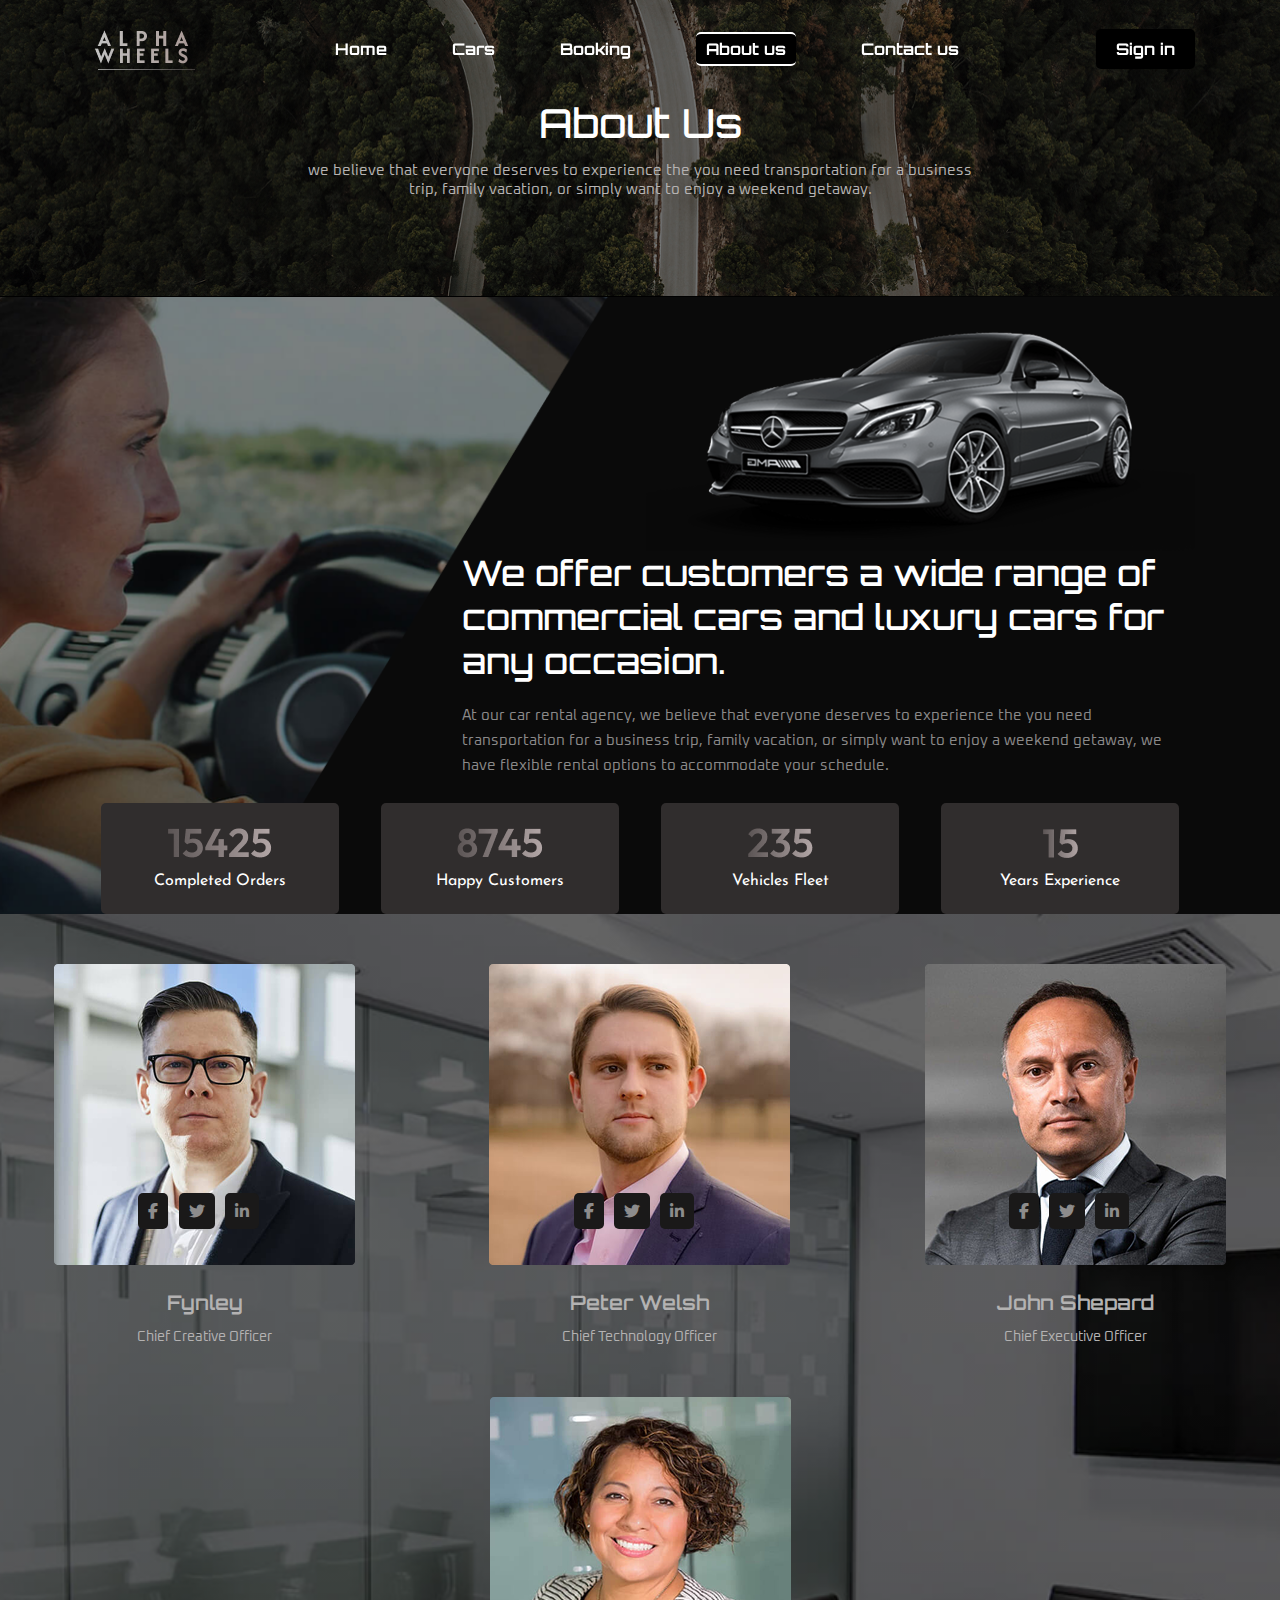
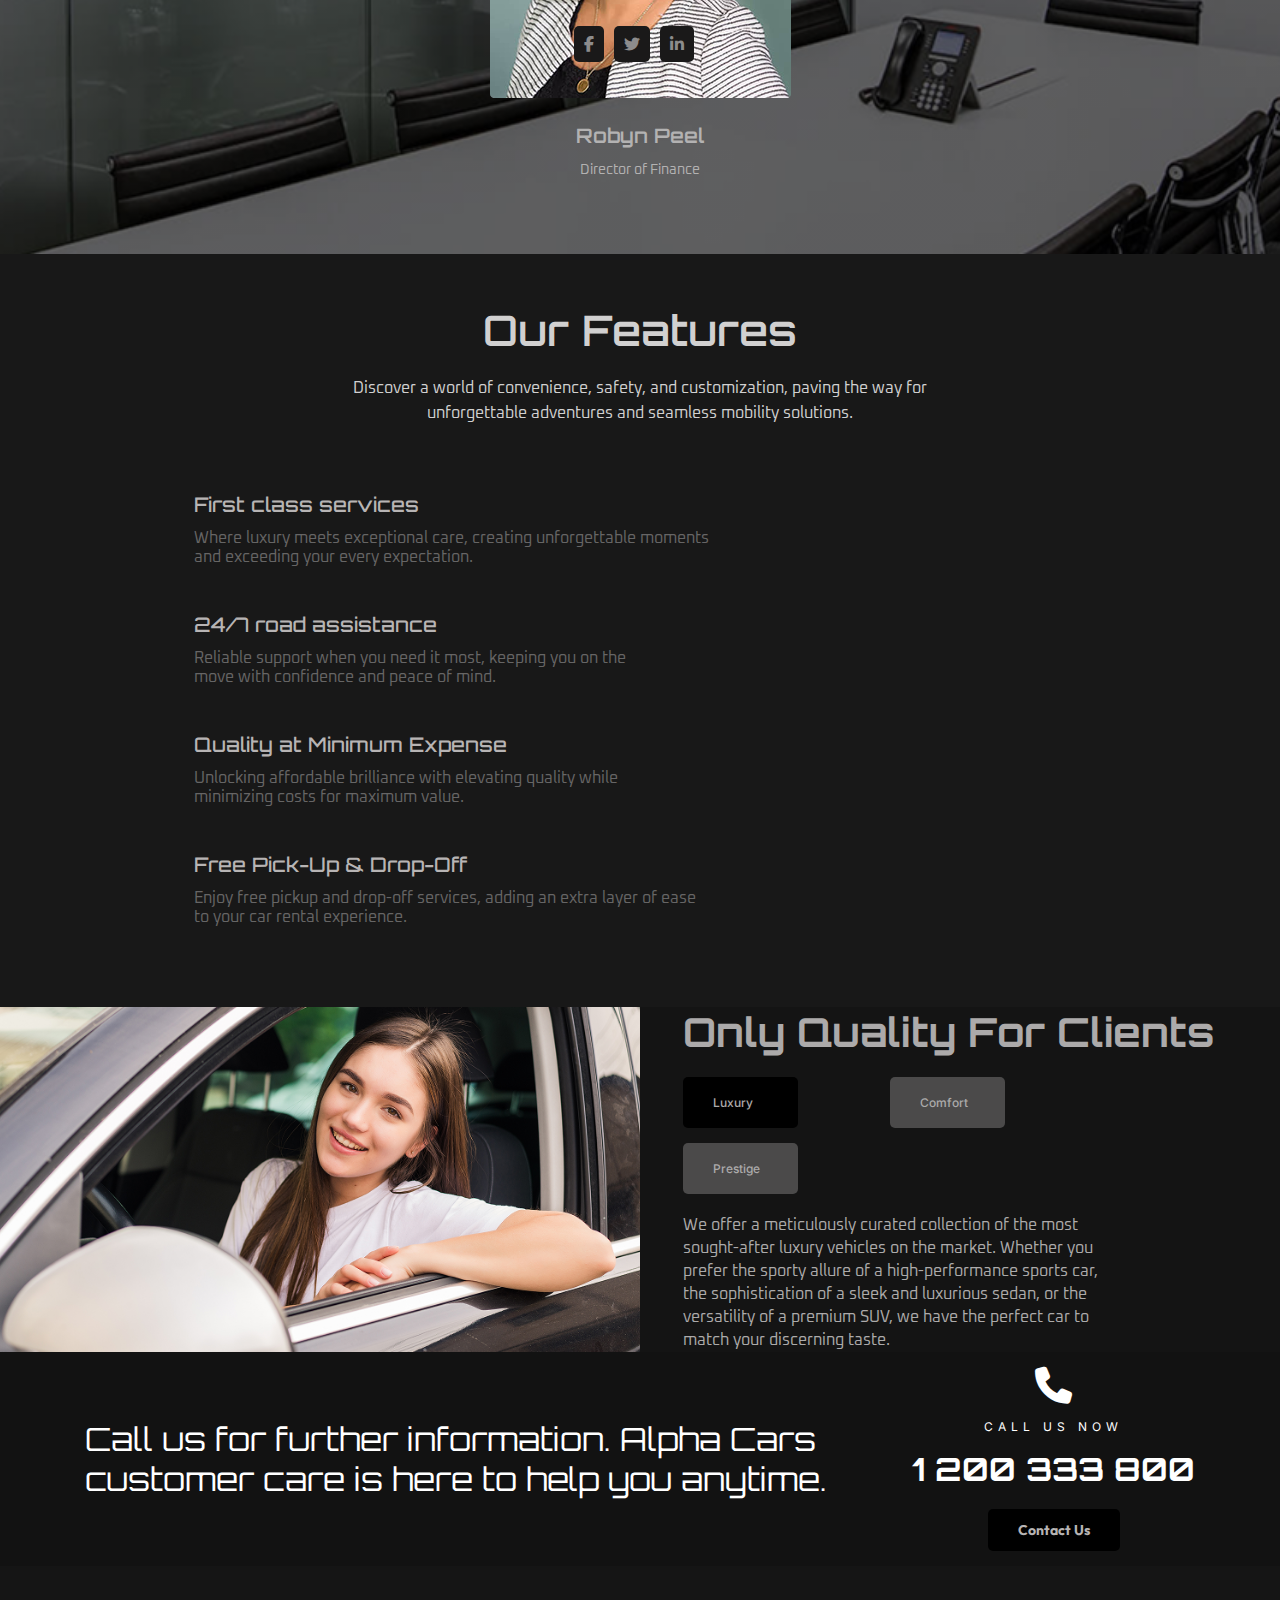
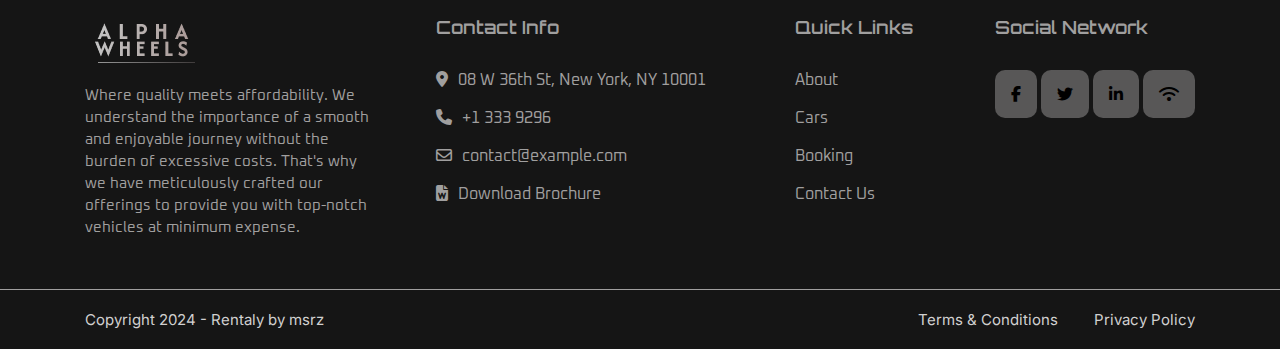
==== abt.html @ 40f96909 "first commit -17" ====
<!DOCTYPE html>
<html lang="en">
<head>
    <meta charset="UTF-8">
    <meta name="viewport" content="width=device-width, initial-scale=1.0">
<!--------------------------------------------------font awesome cdn---------------------------->
<link rel="stylesheet" href="https://cdnjs.cloudflare.com/ajax/libs/font-awesome/6.7.2/css/all.min.css" integrity="sha512-Evv84Mr4kqVGRNSgIGL/F/aIDqQb7xQ2vcrdIwxfjThSH8CSR7PBEakCr51Ck+w+/U6swU2Im1vVX0SVk9ABhg==" crossorigin="anonymous" referrerpolicy="no-referrer" />
<!---------------------------------------------------------aos link--------------------------------------->
<link href="https://unpkg.com/aos@2.3.1/dist/aos.css" rel="stylesheet">
<!---------------------------------------------------fav icon link---------------------------------->
<link rel="icon" type="image/x-icon" href="./img/fav.png">
<!----------------------------------------------css link---------------------------------->
<link rel="stylesheet" href="./css/abt.css">
<title>ABOUT US</title>
</head>
<body>
    <!--------------------------------------------header-------------------------------->
    <header>
        <nav class="navbar">
            <div class="container">
                <div class="nav-all">
                    <div class="nav-logo">
                        <a href="#"><figure><img src="./img/nav-logo.png" alt="#"></figure></a>
                    </div>
                    <div class="nav-menu">
                        <ul>
                            <li><a href="./index.html">Home</a></li>
                            <li><a href="./car.html">Cars</a></li>
                            <li><a href="#Booking">Booking</a></li>
                            <li><a href="#About us" class="active">About us</a></li>
                            <li><a href="#Contact us">Contact us</a></li>
                        </ul>
                    </div>
                    <div class="sign-in">
                        <a href="btn">Sign in</a>
                    </div>
                </div>
                <div class="toggler" id="toggler">
                    <i  class="fa-solid fa-angle-down"></i>
                </div>
            </div>
        </nav>
        <!-----------------------------------------------end navbar------------------------------------------->
    </header>
    <!--------------------------------------------------------------end header--------------------------------------------->
    <!--------------------------------------------------------------start main------------------------------------->
    <main>
        <!---------------------------------------------------------------start banner------------------------------->
        <section class="banner">
            <div class="container">
                <div class="row">
                    <div class="ban-all">
                        <h1>About Us</h1>
                        <p>we believe that everyone deserves to experience the you need transportation for a business trip, family vacation, or simply want to enjoy a weekend getaway.</p>
                    </div>
                </div>
            </div>
        </section>
        <!------------------------------------end banner------------------------------->
        <!------------------------------------------------start counting---------------------------->
        <section class="counting" id="About us">
            <div class="container">
                <div class="row">
                    <div class="counting-all">
                            <figure>
                                <img src="./img/counting-img.png" alt="#" data-aos="fade-right" data-aos-offset="300" data-aos-easing="ease-in-sine">
                            </figure>
                        <p>We offer customers a wide range of commercial cars and luxury cars for any occasion.</p>
                        <p>At our car rental agency, we believe that everyone deserves to experience the you need transportation for a business trip, family vacation, or simply want to enjoy a weekend getaway, we have flexible rental options to accommodate your schedule.</p>
                    </div>
                </div>
                <div class="counting-layout">
                    <div class="card">
                        <figure>
                            <img src="./img/c-card-1.png" alt="#">
                        </figure>
                        <p>Completed Orders</p>
                    </div>
                    <div class="card">
                        <figure>
                            <img src="./img/c-card-2.png" alt="#">
                        </figure>
                        <p>Happy Customers</p>
                    </div>
                    <div class="card">
                        <figure>
                            <img src="./img/c-card-3.png" alt="#">
                        </figure>
                        <p>Vehicles Fleet</p>
                    </div>
                    <div class="card">
                        <figure>
                            <img src="./img/c-card-4.png" alt="#">
                        </figure>
                        <p>Years Experience</p>
                    </div>

                </div>
            </div>
        </section>
        <!-----------------------------------------------end counting---------------------------------------->
        <!------------------------------------------start directors------------------------------------>
        <section class="directors section-padding">
            <div class="container">
                <div class="row">
                    <div class="directors-all">
                        
                        <div class="d-card">
                            <figure>
                                <img src="./img/d-1.png" alt="">
                                <figcaption>
                                    <i class="fa-brands fa-facebook-f"></i>
                                    <i class="fa-brands fa-twitter"></i>
                                    <i class="fa-brands fa-linkedin-in"></i>
                                </figcaption>
                            </figure>
                            <div class="d-content">
                                <p>Fynley</p>
                                <p>Chief Creative Officer</p>
                            </div>
                        </div>


                        <div class="d-card">
                            <figure>
                                <img src="./img/d-2.png" alt="">
                                <figcaption>
                                    <i class="fa-brands fa-facebook-f"></i>
                                    <i class="fa-brands fa-twitter"></i>
                                    <i class="fa-brands fa-linkedin-in"></i>
                                </figcaption>
                            </figure>
                            <div class="d-content">
                                <p>Peter Welsh</p>
                                <p>Chief Technology Officer</p>
                            </div>
                        </div>


                        <div class="d-card">
                            <figure>
                                <img src="./img/d-3.png" alt="">
                                <figcaption>
                                    <i class="fa-brands fa-facebook-f"></i>
                                    <i class="fa-brands fa-twitter"></i>
                                    <i class="fa-brands fa-linkedin-in"></i>
                                </figcaption>
                            </figure>
                            <div class="d-content">
                                <p>John Shepard</p>
                                <p>Chief Executive Officer</p>
                            </div>
                        </div>


                        <div class="d-card">
                            <figure>
                                <img src="./img/d-4.png" alt="">
                                <figcaption>
                                    <i class="fa-brands fa-facebook-f"></i>
                                    <i class="fa-brands fa-twitter"></i>
                                    <i class="fa-brands fa-linkedin-in"></i>
                                </figcaption>
                            </figure>
                            <div class="d-content">
                                <p>Robyn Peel</p>
                                <p>Director of Finance</p>
                            </div>
                        </div>

                    </div>
                </div>
            </div>
        </section>
        <!------------------------------------------end directors-------------------------------------------->
        <section class="our-features section-padding" id="About us">
            <div class="container">
                <div class="row">
                    <div class="heading">
                        <h2>Our Features</h2>
                        <p>Discover a world of convenience, safety, and customization, paving the way for
                            unforgettable adventures and seamless mobility solutions.</p>
                    </div>
                </div>
                    <div class="feature-all">
                        <div class="part-1">
                            <div class="f-card">
                                <figure>
                                    <img src="./img/f-1.png" alt="#" data-aos="zoom-in">
                                </figure>
                                <div class="f-content">
                                    <p>First class services</p>
                                    <p>Where luxury meets exceptional care, creating unforgettable moments and exceeding your every expectation.</p>
                                </div>
                            </div>

                            <div class="f-card">
                                <figure>
                                    <img src="./img/f-2.png" alt="#" data-aos="zoom-in">
                                </figure>
                                <div class="f-content">
                                    <p>24/7 road assistance</p>
                                    <p>Reliable support when you need it most, keeping you on the move with confidence and peace of mind.</p>
                                </div>
                            </div>


                            <div class="f-card">
                                <figure>
                                    <img src="./img/f-3.png" alt="#" data-aos="zoom-in">
                                </figure>
                                <div class="f-content">
                                    <p>Quality at Minimum Expense</p>
                                    <p>Unlocking affordable brilliance with elevating quality while minimizing costs for maximum value.</p>
                                </div>
                            </div>

                            <div class="f-card">
                                <figure>
                                    <img src="./img/f-4.png" alt="#" data-aos="zoom-in">
                                </figure>
                                <div class="f-content">
                                    <p>Free Pick-Up & Drop-Off</p>
                                    <p>Enjoy free pickup and drop-off services, adding an extra layer of ease to your car rental experience.</p>
                                </div>
                            </div>
                        </div>

                        <div class="part-2">
                            <figure >
                                <img src="./img/f-main.png" alt="#" data-aos="fade-down">
                            </figure>
                        </div>
                    </div>
            </div>
        </section>
        <!------------------------------------------end features--------------------->
        <!---------------------------------------start client-------------------------------->
        <section class="client">
            <div class="client-all">
                <figure>
                    <img src="./img/client.png" alt="#">
                </figure>
                <div class="c-content">
                    <h2>Only Quality For Clients</h2>
                    <div class="content-box">
                        <p>Luxury</p>
                        <p>Comfort</p>
                        <p>Prestige</p>
                    </div>
                    <samp>
                        We offer a meticulously curated collection of the most sought-after
                        luxury vehicles on the market. Whether you prefer the sporty allure of
                        a high-performance sports car, the sophistication of a sleek and
                        luxurious sedan, or the versatility of a premium SUV, we have the
                        perfect car to match your discerning taste.
                    </samp>
                </div>
            </div>
            <div class="container">
                <div class="contact-all">
                    <samp>Call us for further information. Alpha Cars customer care is here to help you anytime.</samp>
                    <div class="number">
                        <i class="fa-solid fa-phone"></i>
                        <p>CALL US NOW</p>
                        <p>1 200 333 800</p>
                        <a href="#">Contact Us</a>
                    </div>
                </div>
            </div>
        </section>
        <!------------------------------------------------------end client---------------------------------------->
    </main>
    <!--------------------------------------------------------end main----------------------------------------->
    <footer>
        <div class="top-footer section-padding" id="Contact us">
            <div class="container">
                <div class="ftr-all">
                    <div class="ftr-box">
                        <a href="./index.html"><img src="./img/nav-logo.png" alt="#"></a>
                        <p>Where quality meets affordability. We
                            understand the importance of a smooth
                            and enjoyable journey without the burden
                            of excessive costs. That's why we have
                            meticulously crafted our offerings to
                            provide you with top-notch vehicles at
                            minimum expense.</p>
                    </div>

                    <div class="ftr-box">
                        <p>Contact Info</p>
                        <a href="#"><i class="fa-solid fa-location-dot"></i>08 W 36th St, New York, NY 10001</a>
                        <a href="#"><i class="fa-solid fa-phone"></i>+1 333 9296</a>
                        <a href="#"><i class="fa-regular fa-envelope"></i>contact@example.com</a>
                        <a href="#"><i class="fa-solid fa-file-word"></i>Download Brochure</a>
                    </div>

                    <div class="ftr-box">
                        <p>Quick Links</p>
                        <ul>
                            <li><a href="#">About</a></li>
                            <li><a href="#">Cars</a></li>
                            <li><a href="#">Booking</a></li>
                            <li><a href="#">Contact Us</a></li>
                        </ul>
                    </div>

                    <div class="ftr-box">
                        <p>Social Network</p>
                        <div class="ftr-icon">
                            <i class="fa-brands fa-facebook-f"></i>
                            <i class="fa-brands fa-twitter"></i>
                            <i class="fa-brands fa-linkedin-in"></i>
                            <i class="fa-solid fa-wifi"></i>
                        </div>
                    </div>
                </div>
            </div>
        </div>
        <div class="bottom-ftr">
            <div class="container">
                <p>Copyright 2024 - Rentaly by msrz</p>
                <div class="right">
                    <p>Terms & Conditions</p>
                    <p>Privacy Policy</p>
                </div>
                
            </div>
        </div>

     </footer>
     <!------------------------------------------------------end footer------------------------------>



































     <!--------------------------------------------------------my js link---------------------------------------------->
<script src="./js/script.js"></script>
<!----------------------------------------------------aos js-------------------------------->

<script src="https://unpkg.com/aos@2.3.1/dist/aos.js"></script>
<script>
   AOS.init();
 </script>
</body>
</html>
---- css/abt.css ----
@import url('https://fonts.googleapis.com/css2?family=Orbitron:wght@400..900&display=swap');
@import url('https://fonts.googleapis.com/css2?family=Inter:ital,opsz,wght@0,14..32,100..900;1,14..32,100..900&family=Orbitron:wght@400..900&display=swap');
@import url('https://fonts.googleapis.com/css2?family=Oxanium:wght@200..800&display=swap');
@import url('https://fonts.googleapis.com/css2?family=Josefin+Sans:ital,wght@0,100..700;1,100..700&family=Oxanium:wght@200..800&display=swap');
@import url('https://fonts.googleapis.com/css2?family=Outfit:wght@100..900&display=swap');
*{
    padding: 0;
    margin: 0;
    box-sizing: border-box;
}
/*=============================================common class==========================================*/
.container{
    max-width: 1140px;
    margin: 0 auto;
    width: 100%;
    padding: 0px 15px;
}
.section-padding{
    padding: 50px 0px;
}
section,
.row{
    display: flex;
    justify-content: center;
    align-items: center;
    flex-direction: column;
}
ul{
    list-style: none;
}
a{
    text-decoration: none;
    display: inline-block;
}
.heading{
    text-align: center;
    display: flex;
    justify-content: center;
    align-items: center;
    flex-direction: column;
    color: #d1d0d0;
    width: 55%;
}
.heading h2{
    font-size: 42px;
    font-family: "Orbitron", serif;
    font-weight: 600;
    margin-bottom: 20px;
}
.heading p{
    font-size: 16px;
    font-family: "Oxanium", serif;
    line-height: 25px;
}
img{
    width: 100%;
    height: 100%;
    object-fit: cover;
    display: block;
}
/* figure{
    display: flex;
    justify-content: center;
    align-items: center;
} */
 /*==================================================navbar==============================================*/
.navbar{
    /* background-color: rgb(163, 163, 247); */
    padding: 23px 0px;
    position: fixed;
    z-index: 100;
    width: 100%;
}
.nav-all{
    display: flex;
    justify-content: space-between;
    align-items: center;
}
.nav-all .nav-menu ul{
    display: flex;
    justify-content: space-between;
    align-items: center;
    /* width: 100%; */
}
.nav-all .nav-menu ul li{
    padding: 0px  32.5px;
}
.nav-all .nav-menu ul li a{
    font-size: 16px;
    font-family: "Orbitron", serif;
    font-weight: bold;
    color: #fff;
}
.active{
    border-radius: 5px;
    background-color: #000;
    border-top: 2px solid #FFFFFF;
    border-bottom: 2px solid #FFFFFF;
    padding: 5px 10px;
}
.nav-all .nav-menu ul li a:hover{
    border-radius: 5px;
    background-color: #000;
    border-top: 2px solid #FFFFFF;
    border-bottom: 2px solid #FFFFFF;
    padding: 5px 10px;
}
.nav-all .sign-in a{
    font-size: 16px;
    font-weight: bold;
    font-family: "Orbitron", serif;
    padding: 10px 20px;
    color: #fff;
    background-color: #000;
    border-radius: 5px;
}
.toggler{
    display: none;
  
}
.toggler i{
    margin: 0 auto;
    display: flex;
    justify-content: center;
    align-items: center;
    color: #fff;
}
.nav-all .sign-in a:hover{
    background-color: #000;
    /* border: .5px solid #FFFFFF; */
    border-top: 2px solid #FFFFFF;
    border-bottom: 2px solid #FFFFFF;
    rotate: 5deg;
}
/*=======================================================banner=========================================*/
.banner{
    background: linear-gradient(rgba(0,0,0,0.5),rgba(0,0,0,0.5)),url("../img/abt-banner.png");
    background-position: center;
    background-size: 100% 100%;
    background-repeat: no-repeat;
    min-height: 296px;
    height: 100%;
}
.ban-all{
    text-align: center;
    width: 62%;
}
.ban-all h1{
    font-size: 40px;
    font-family: "Orbitron", serif;
    font-weight: 500;
    color: #FFFFFF;
    margin-bottom: 13px;
}
.ban-all p{
    font-size: 15px;
    font-family: "Oxanium", serif;
    font-weight: 400;
    color: #b6b3b3;
    line-height: 19px;
}
/*=======================================counting=========================================*/
.counting{
    background: url("../img/counting-bg.png");
    background-position: center;
    background-size: cover;
    background-color: #000;
}
.counting .container .row{
    display: flex;
    justify-content: center;
    align-items: flex-end;
}
.counting-all{
    display: flex;
    justify-content: flex-end;
    align-items: flex-end;
    flex-direction: column;
    /* border: 1px solid #fff; */
    width: 66%;
    padding: 25px 0px;
}
.counting-all p:nth-child(2){
    font-size: 35px;
    font-family: "Orbitron", serif;
    font-weight: 500;
    color: #FFFFFF;
    margin-bottom: 20px;
}
.counting-all p:nth-child(3){
    font-size: 15px;
    font-family: "Oxanium", serif;
    line-height: 25px;
    color: #8a8989;
}
.counting-layout{
    display: flex;
    justify-content: space-around;
    flex-wrap: wrap;
    gap: 10px;
}
.counting-layout .card{
    background-color: #302D2D;
    text-align: center;
    display: flex;
    justify-content: center;
    align-items: center;
    flex-direction: column;
    max-width: 238px;
    width: 100%;
    padding: 25px 50px;
    border-radius: 5px;
}
.counting-layout .card:hover{
    rotate: 360deg;
    transform: scaleZ(1.5);
    transition: all 0.5s ease;
}
.counting-layout .card p{
    font-size: 16px;
    font-family: "Josefin Sans", serif;
    margin-top: 15px;
    color: #FFFFFF;
}
/*=============================================directors========================================*/
.directors{
    background: linear-gradient(rgba(0,0,0,0.4),rgba(0,0,0,0.4)),url("../img/Board\ of\ directors.png");
    background-position: center;
    background-size: cover;
    background-repeat: no-repeat;
}
.directors .container{
    max-width: 1282px;
}
.directors .container .row{
    margin: 0 -15px;
}
.directors-all{
    display: flex;
    justify-content: space-around;
    align-items: center;
    flex-wrap: wrap;
    gap: 26px;
    width: 100%;
}
.d-card{
    max-width: 301px;
    width: 100%;
}
.d-card figure{
    position: relative;
}
.d-card figure figcaption{
    position: absolute;
    bottom: 12%;
    left: 28%;
    width: 40%;
    display: flex;
    justify-content: space-between;
}
.d-card figure figcaption i{
    padding: 10px;
    color: #8d8c8c;
    background-color: #1A1919;
    border-radius: 5px;
}
.d-card figure figcaption i:hover{
    /* border: 1px solid rgb(5, 252, 5); */
    color: rgb(5, 252, 5);
}
.d-content{
    text-align: center;
    color: #b3b2b2;
    padding: 25px 0px;
}
.d-content p:nth-child(1){
    font-size: 20px;
    font-family: "Orbitron", serif;
    margin-bottom: 13px;
    font-weight: 600;
}
.d-content p:nth-child(2){
    font-size: 14px;
    font-family: "Oxanium", serif;
    font-weight: 400;
}
/*====================================our features=========================================*/
.our-features {
    background-color: #181818;
}
.our-features .heading {
    width: 60%;
    padding-bottom: 36px;
}
.feature-all {
    display: flex;
    align-items: flex-start; 
    justify-content: space-between; 
    position: relative;
    padding: 30px 0px;
}
.feature-all .part-1 {
    color: #FFFFFF;
    width: 57%;
}
.feature-all .part-1 .f-card {
    display: flex;
    align-items: center;
    padding-bottom: 45px;
}
.feature-all .part-1 .f-card figure {
    width: 100%;
    max-width: 95px;
}
.feature-all .part-1 .f-card:nth-child(2) p:nth-child(2) {
    width: 89%;
}
.feature-all .part-1 .f-card:nth-child(3) p:nth-child(2) {
    width: 85%;
}
.feature-all .part-1 .f-card:nth-child(4) {
    padding-bottom: 0px; 
}
.feature-all .part-1 .f-card .f-content {
    padding-left: 14px;
}
.feature-all .part-1 .f-card .f-content p:nth-child(1) {
    font-size: 20px;
    font-family: "Orbitron", serif;
    font-weight: 500;
    color: #b7b4b4;
    margin-bottom: 12px;
}
.feature-all .part-1 .f-card .f-content p:nth-child(2) {
    font-size: 15.5px;
    font-family: "Oxanium", serif;
    color: #666565;
}
.feature-all .part-2 {
    position: relative; 
    display: flex;
    justify-content: center;
    align-items: center;
    width: 44%;
    margin-left: auto; 
    top: 100px;
}
/*=========================================client===========================================*/
.client{
    background-color: #121212;
}
.client-all{
    display: flex;
    justify-content: center;
    align-items: stretch;
}
.client-all figure{
    max-width: 800px;
    width: 50%;
}
.client-all .c-content{
    display: flex;
    justify-content: center;
    align-items: start;
    flex-direction: column;
    width: 50%;
    padding-left: 43px;
    color: #acaaaa;
    background-color: #141414;
    max-width: 800px;
    /* width: 100%; */
}
.client-all .c-content h2{
    font-size: 40px;
    font-family: "Orbitron", serif;
    margin-bottom: 20px;
}
.client-all .c-content samp{
    font-size: 16px;
    font-family: "Oxanium", serif;
    font-weight: 400;
    line-height: 23px;
    width: 70%;
}
.client-all .c-content .content-box{
    display: flex;
    justify-content: space-between;
    align-items: center;
    width: 54%;
    flex-wrap: wrap;
    /* max-width: 345px; */
    gap: 15px;
    margin-bottom: 20px;
}
.client-all .c-content .content-box p:nth-child(1){
    background-color: #000;
}
.client-all .c-content .content-box p{
    font-size: 12px;
    font-family: "Inter", serif;
    font-weight: 500;
    max-width: 115px;
    width: 100%;
    padding: 18px 30px;
    background-color: #4b4a4a;
    border-radius: 5px;
}
.client-all .c-content .content-box p:hover{
    border: 1px solid rgb(2, 250, 2);
    color: rgb(2, 250, 2);
}
.contact-all{
    color: #FFFFFF;
    display: flex;
    justify-content: space-between;
    align-items: center;
    padding: 15px 0px;
    width: 100%;
}
.contact-all samp{
    font-size: 32px;
    font-family: "Orbitron", serif;
    font-size: 400;
    width: 70%;
    display: inline-block;
}
.contact-all .number{
    text-align: center;
}
.contact-all .number i{
    font-size: 37px;
}
.contact-all .number p:nth-child(2){
    font-size: 12px;
    letter-spacing: 5px;
    font-family: "Inter", serif;
    font-weight: 400;
    margin: 15px 0px;
}
.contact-all .number p:nth-child(3){
    font-size: 32px;
    font-family: "Orbitron", serif;
    font-weight: bold;
    margin-bottom: 20px;
}
.contact-all .number a{
    padding: 12px 30px;
    font-size: 14px;
    font-family: "Outfit", serif;
    font-weight: bold;
    color: #b7b4b4;
    background-color: #000000;
    border-radius: 5px;
}
.contact-all .number a:hover{
    background-color: rgb(5, 252, 5);
    color: #000000;
}
/*======================================================footer=======================================================*/
footer{
    background-color: #151515;
}
.top-footer{
    border-bottom: 1px solid #a09f9f;
}
.ftr-all{
    display: flex;
    justify-content: space-between;
    width: 100%;
    gap: 20px;
    flex-wrap: wrap;
}
.ftr-box:nth-child(1){
    max-width: 287px;
    width: 100%;
}
.ftr-box:nth-child(2){
    max-width: 296px;
    width: 100%;
}
.ftr-box:nth-child(3){
    max-width: 136px;
    width: 100%;
}
.ftr-box p:nth-child(2){
    font-size: 15px;
    font-family: "Oxanium", serif;
    line-height: 22px;
    color: #a09f9f;
}
.ftr-box p:nth-child(1){
    font-size: 18px;
    font-family: "Orbitron", serif;
    font-weight: 600;
    color: #a09f9f;
    padding-bottom: 32px;
}
.ftr-box a{
    margin-bottom: 18px;
    font-size: 16px;
    font-family: "Oxanium", serif;
    color: #a09f9f;
}
.ftr-box a:hover{
    padding: 0px 10px;
    border-left: 1px solid rgb(4, 247, 4);
    border-right: 1px solid rgb(4, 247, 4);
    color: rgb(4, 247, 4);
}
.ftr-box a i{
    padding-right: 10px;
}
.ftr-box .ftr-icon{
    gap: 22px;
    width: 100%;
}
.ftr-box .ftr-icon i{
    padding: 16px;
    background-color: #585757;
    border-radius: 10px;
}
.ftr-box .ftr-icon i:hover{
    border: 1px solid rgb(7, 249, 7);
    color: rgb(9, 221, 9);
}
.bottom-ftr{
    color: #d1d0d0;
    padding: 20px 0px;
}
.bottom-ftr .container{
    display: flex;
    justify-content: space-between;
    align-items: center;
    font-size: 15px;
    font-family: "Inter", serif;
    font-weight: 400;
}
.bottom-ftr .container .right{
    display: flex;
    justify-content: space-between;
    align-items: center;
    width: 25%;
}





































/*================================================responsive 1400 , 1199 , 991 , 767 , 575 , 320 ============================================================*/
@media screen and (min-width:1400px) {
}









@media screen and (max-width:1199px) {
/*========================================navbar====================================*/
.navbar{
padding: 23px 30px;
}
.nav-all .nav-menu ul li{
padding: 0px  18px;
}
    
}







@media screen and (max-width:991px) {
/*===================================navbar==============================================*/
.navbar{
padding: 23px 20px;
}
.nav-all .nav-menu ul li{
padding: 0px  14px;
}
.nav-all .nav-menu ul li a{
font-size: 12px;
}
.nav-all .sign-in a{
font-size: 12px;
}
/*====================================counting===========================================*/
.counting-all p:nth-child(2){
font-size: 30px;
margin-bottom: 15px;
}
.counting-all p:nth-child(3){
font-size: 13px;
line-height: 20px;
}
/*=====================================directors==========================*/
.directors-all{
padding: 0px 10px;
}
/*==============================================client==================================*/
.client-all{
    display: flex;
    justify-content: center;
    align-items: center;
    flex-direction: column;
}
.client-all figure,
.client-all .c-content {
    width: 100%;
}
.client-all .c-content {
    padding-left: 20px;
    display: flex;
    justify-content: center;
    align-items: center;
    flex-direction: column;
    text-align: center;
    padding: 0px;
}


}




@media screen and (max-width:767px) {
/*=======================================navbar=======================================*/
.navbar{
padding: 15px 5px;
}
.nav-menu{
position: absolute;
top: 100%;
left: 0%;
width: 100%;
height: 80vh;
padding: 20px 0px;
background-color: rgba(6, 6, 6, 0.8);
display: none;
    
}
.nav-all .nav-menu ul{
display: flex;
flex-direction: column; 
margin-top: 10%;
top: 50%;
}
.nav-all .nav-menu ul li{
margin-bottom: 30px;
}
.nav-all .nav-menu ul li a{
font-size: 15px;
font-family: "Orbitron", serif;
font-weight: bold;
color: #fff;
}
.toggler{
display: block;
margin: 0 auto;
position: absolute;
top: 30%;
left: 46%;
width: 5%;
}
.toggler i{
/* border: 2px solid rgba(211, 211, 211, 0.2); */
border-radius: 50%;
padding: 10px;
/* background-color: #000; */
}
.nav-menu.showList{
display: block;
}
/*====================================================banner==================================*/
.ban-all h1{
font-size: 35px;
margin-bottom: 10px;
}
.ban-all p{
font-size: 14px;
line-height: 18px;
}
/*======================================counting==================================*/
.counting-all{
width: 70%;
padding: 20px 0px;
}
.counting-all p:nth-child(2){
font-size: 24px;
margin-bottom: 15px;
}
.counting-all p:nth-child(3){
font-size: 12px;
line-height: 20px;
}
.counting-layout .card{
/* max-width: 238px;
width: 100%; */
padding: 22px 40px;
border-radius: 5px;
}
/*========================================features========================================*/
.our-features .heading {
padding-bottom: 25px;
}
.our-features .heading h2{
font-size: 30px;
margin-bottom: 15px;
}
.feature-all {
display: flex;
flex-direction: column; 
justify-content: center;
align-items: center;
padding: 0px 20px;
     
}
.feature-all .part-1 {
width: 100%; 
}
.feature-all .part-1 .f-card {
padding-bottom: 30px;
}
.feature-all .part-1 .f-card:nth-child(2) p:nth-child(2) {
width: 100%;
}
.feature-all .part-1 .f-card:nth-child(3) p:nth-child(2) {
width: 100%;
}
.feature-all .part-1 .f-card figure {
width: 20%; 
margin-bottom: 10px;
}
.feature-all .part-2 {
width: 90%;
margin: 0;
padding-top: 20px;
top: 0;
} 
/*======================================client=========================*/
.client-all figure,
.client-all .c-content {
    width: 100%;
}
.client-all .c-content h2 {
    font-size: 32px;
}
.client-all .c-content samp {
    font-size: 14px;
    width: 100%;
}
.client-all .c-content{
    padding: 0 10px;
}
.client-all .c-content .content-box {
    width: 100%;
    justify-content: center;
}
.contact-all {
    flex-direction: column;
    text-align: center;
}
.contact-all samp {
    font-size: 24px;
    width: 100%;
}
}






@media screen and (max-width:575px) {
/*==============================navbar===================================*/
.navbar{
padding: 15px 5px;
}
.nav-all .nav-logo a figure{
width: 80%;
}
.nav-menu{
position: absolute;
top: 100%;
left: 0%;
width: 100%;
height: 100vh;
padding: 20px 0px;
background-color: rgba(6, 6, 6, 0.8);
display: none;
}
.nav-all .nav-menu ul{
display: flex;
flex-direction: column; 
margin-top: 15%;
top: 50%;
}
.nav-all .nav-menu ul li{
margin-bottom: 25px;
}
.nav-all .nav-menu ul li a{
font-size: 12px;
font-family: "Orbitron", serif;
font-weight: bold;
color: #fff;
}
.toggler{
display: block;
margin: 0 auto;
position: absolute;
top: 30%;
left: 45%;
width: 8%;
}
.toggler i{
border-radius: 50%;
padding: 5px;
}
.nav-menu.showList{
display: block;
}
/*====================================================banner==================================*/
.ban-all h1{
font-size: 30px;
margin-bottom: 10px;
}
.ban-all p{
font-size: 12px;
line-height: 15px;
}
/*=========================================counting=======================================*/
.counting-all{
    width: 75%;
}
.counting-all p:nth-child(2){
font-size: 22px;
}
.counting-all p:nth-child(3){
font-size: 12px;
line-height: 20px;
}
.counting-layout .card{
/* max-width: 238px;
width: 100%; */
padding: 15px 20px;
border-radius: 5px;
}
.counting-layout .card figure{
width: 35%;
}
.counting-layout .card:nth-child(3) figure{
width: 25%;
}
.counting-layout .card:nth-child(4) figure{
width: 16%;
}
.counting-layout .card p{
font-size: 14px;
}
/*==========================================features==========================================*/
.our-features{
padding: 30px 0px;
}
.our-features .heading{
width: 80%;
}
.our-features .heading h2{
font-size: 25px;
margin-bottom: 15px;
}
.our-features .heading p{
font-size: 14px;
}
.feature-all .part-1 .f-card {
display: flex;
justify-content: center;
align-items: center;
flex-direction: column;
text-align: center;
padding-bottom: 25px;
}
.feature-all .part-1 .f-card .f-content {
padding: 0;
}
.feature-all .part-2 {
padding-top: 25px;
margin: 0;
width: 80%;
}
/*===============================footer=======================================*/
.top-footer{
    padding: 30px 0px;
    }
    .ftr-all{
    display: flex;
    justify-content: center;
    align-items: center;
    flex-direction: column;
    }
    .ftr-box{
    max-width: 100%;
    text-align: center;
    /* width: 100%; */
    }
    .ftr-box p:nth-child(1){
    /* font-size: 18px; */
    padding-bottom: 25px;
    }
    .ftr-box a{
    margin-bottom: 15px;
    /* font-size: 16px; */
    }
    .bottom-ftr .container{
    font-size: 12px;
    }
    .bottom-ftr .container .right{
    display: flex;
    justify-content: space-between;
    align-items: center;
    width: 40%;
    }
    
}





@media screen and (max-width:320px) {
/*=========================================navbar==================================*/
.nav-all .nav-logo a figure{
width: 70%;
}
.nav-all .nav-menu ul li a{
font-size: 12px;
font-family: "Orbitron", serif;
font-weight: bold;
color: #fff;
}
.nav-all .sign-in a{
padding: 5px 10px;
}
.toggler{
display: block;
margin: 0 auto;
position: absolute;
top: 20%;
left: 45%;
width: 10%;
}
.toggler i{
/* border: 2px solid rgba(211, 211, 211, 0.2); */
border-radius: 50%;
padding: 5px;
/* background-color: #000; */
}
/*====================================================banner==================================*/
.ban-all h1{
font-size: 20px;
margin-bottom: 10px;
}
.ban-all p{
font-size: 10px;
line-height: 15px;
}
/*======================================counting==================================*/
.counting-all{
width: 85%;
padding: 20px 0px;
}
.counting-all p:nth-child(2){
font-size: 15px;
margin-bottom: 15px;
}
.counting-all p:nth-child(3){
font-size: 10px;
line-height: 15px;
}
.counting-layout .card{
max-width: 80%;
padding: 10px 20px;
border-radius: 5px;
}
/*=============================================features==========================================*/
.our-features{
padding: 20px 0px;
}
.feature-all{
padding: 0;
}
.our-features .heading h2{
font-size: 18px;
margin-bottom: 10px;
}
.our-features .heading p{
font-size: 12px;
line-height: 18px;
}
.feature-all .part-1 .f-card figure {
width: 25%;
}
.feature-all .part-1 .f-card .f-content p:nth-child(1){
font-size: 15px;
margin-bottom: 10px;
}
.feature-all .part-1 .f-card .f-content p:nth-child(2){
font-size: 12px;
}
.feature-all .part-2 {
width: 70%;
} 
/*===============================================footer==========================================================*/
.top-footer{
padding: 20px 0px;
}
.ftr-all{
display: flex;
justify-content: center;
align-items: center;
flex-direction: column;
}
.ftr-box{
max-width: 100%;
text-align: center;
/* width: 100%; */
}
.ftr-box p:nth-child(1){
/* font-size: 18px; */
padding-bottom: 18px;
}
.ftr-box p:nth-child(2){
font-size: 12px;
line-height: 20px;
}
.ftr-box a{
margin-bottom: 10px;
font-size: 12px;
}
.ftr-box .ftr-icon i{
padding: 10px
}
.bottom-ftr{
padding: 15px 0px;
}
.bottom-ftr .container{
display: flex;
flex-direction: column;
font-size: 12px;
}
.bottom-ftr .container .right{
display: flex;
justify-content: space-between;
align-items: center;
margin-top: 10px;
width: 100%;
}
}
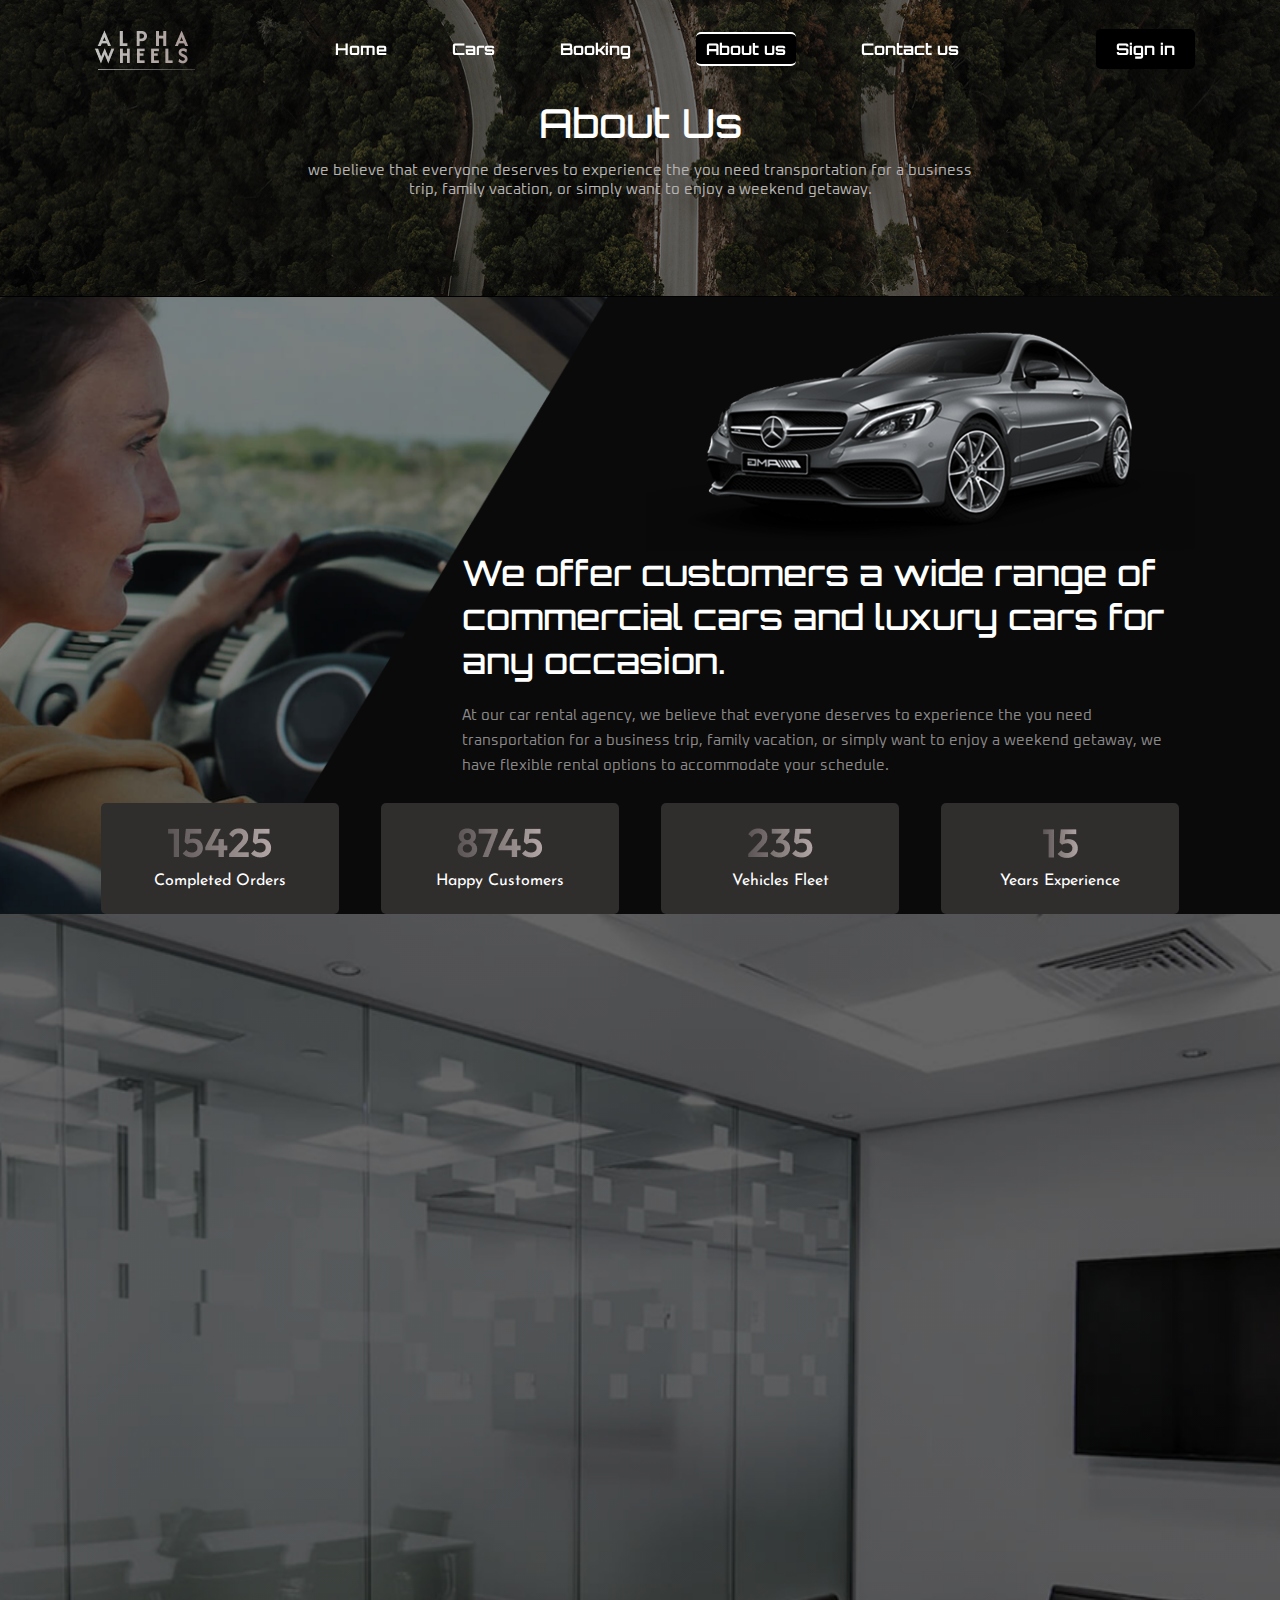
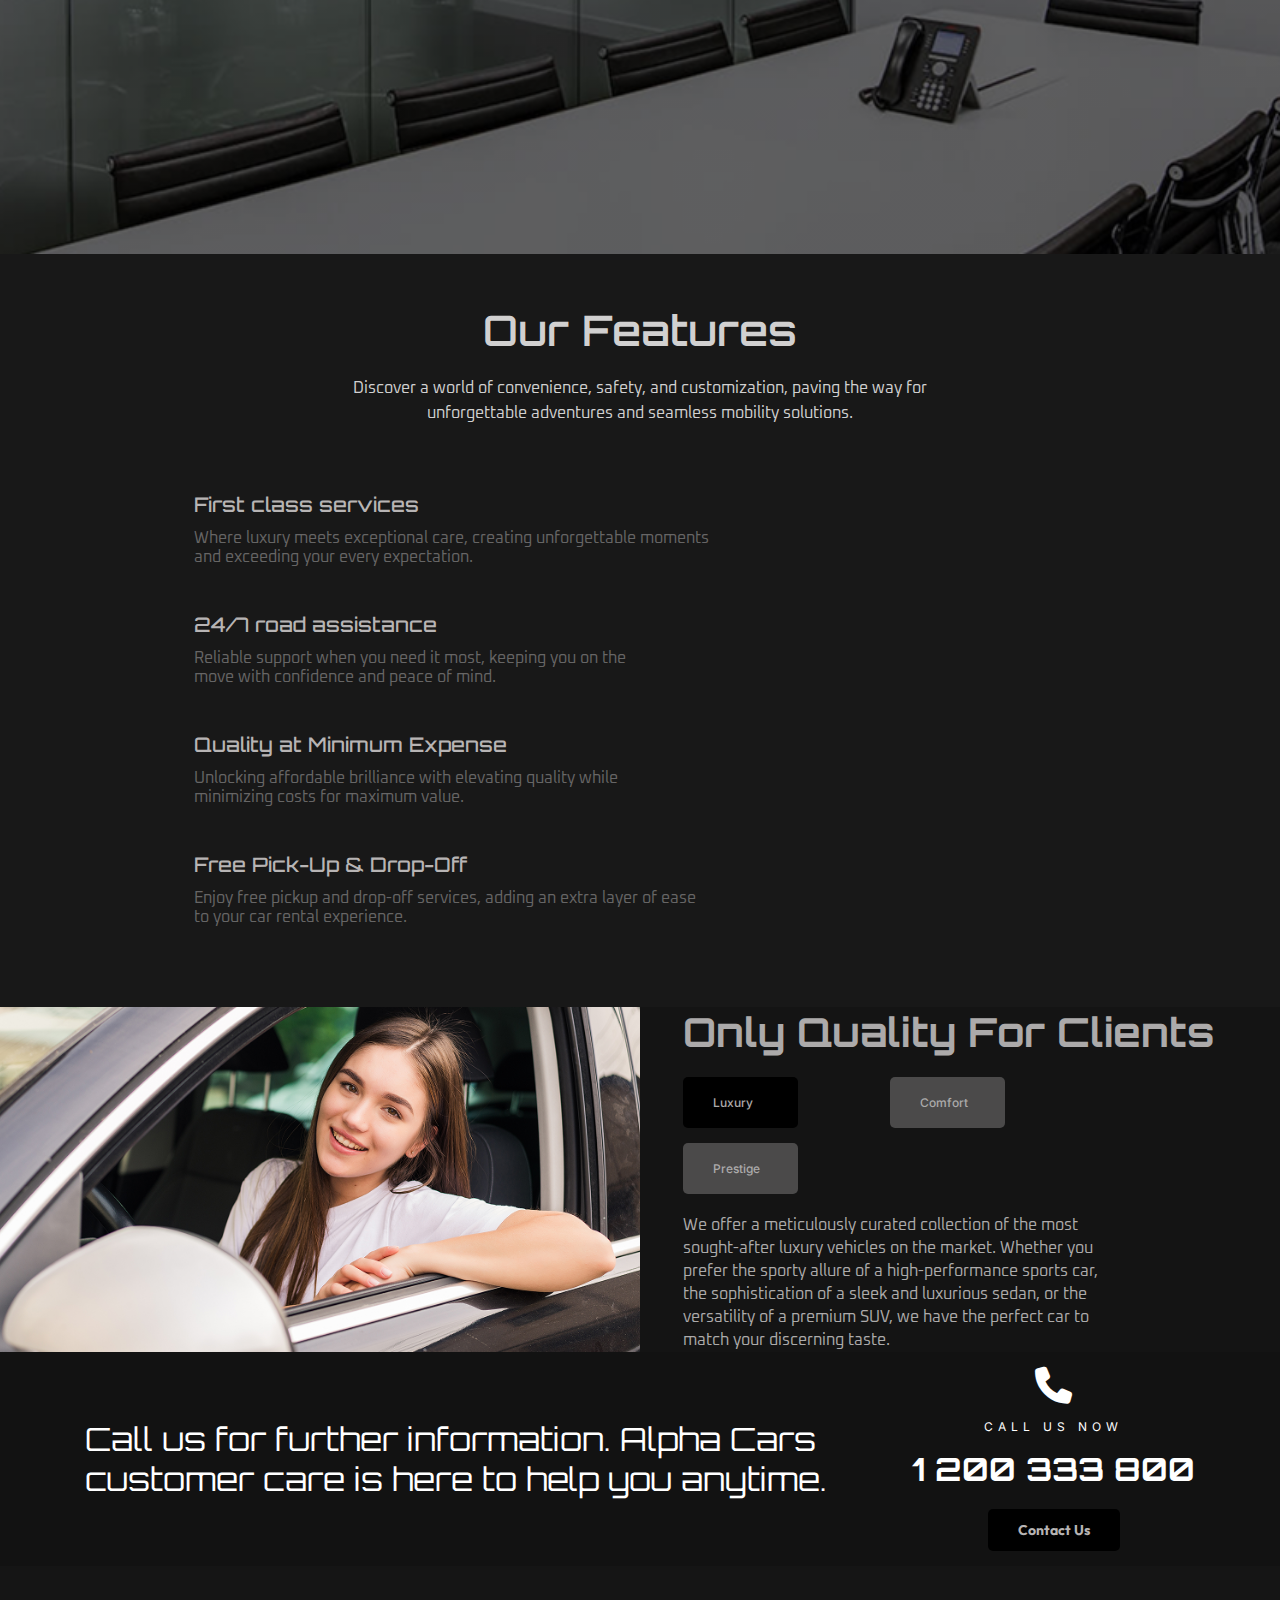
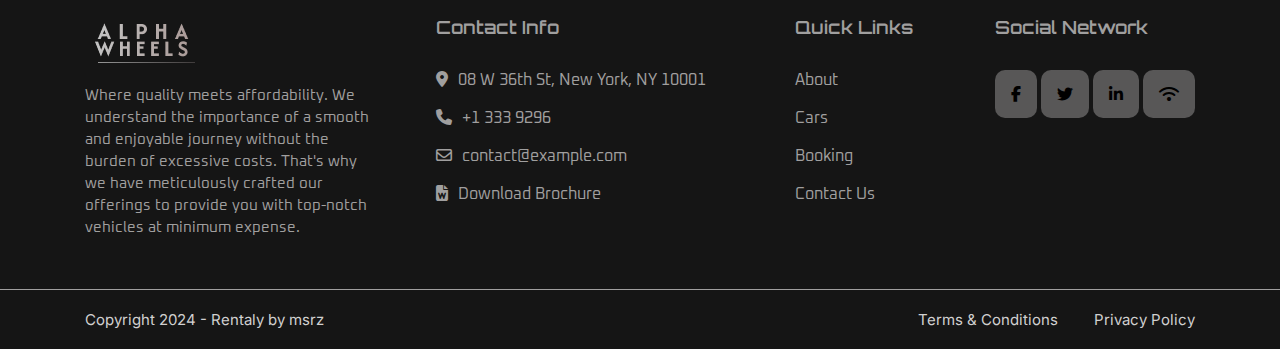
==== commit 15fa8545: "first commit -24" ====
--- a/abt.html
+++ b/abt.html
@@ -26,7 +26,7 @@
                         <ul>
                             <li><a href="./index.html">Home</a></li>
                             <li><a href="./car.html">Cars</a></li>
-                            <li><a href="#Booking">Booking</a></li>
+                            <li><a href="./booking.html">Booking</a></li>
                             <li><a href="#About us" class="active">About us</a></li>
                             <li><a href="#Contact us">Contact us</a></li>
                         </ul>
@@ -105,7 +105,8 @@
                 <div class="row">
                     <div class="directors-all">
                         
-                        <div class="d-card">
+                        <div class="d-card" data-aos="fade-up"
+                        data-aos-duration="3000">
                             <figure>
                                 <img src="./img/d-1.png" alt="">
                                 <figcaption>
@@ -121,7 +122,8 @@
                         </div>
 
 
-                        <div class="d-card">
+                        <div class="d-card" data-aos="fade-up"
+                        data-aos-duration="3000">
                             <figure>
                                 <img src="./img/d-2.png" alt="">
                                 <figcaption>
@@ -137,7 +139,9 @@
                         </div>
 
 
-                        <div class="d-card">
+                        <div class="d-card"  data-aos="fade-down"
+                        data-aos-easing="linear"
+                        data-aos-duration="1500">
                             <figure>
                                 <img src="./img/d-3.png" alt="">
                                 <figcaption>
@@ -153,7 +157,9 @@
                         </div>
 
 
-                        <div class="d-card">
+                        <div class="d-card"  data-aos="fade-down"
+                        data-aos-easing="linear"
+                        data-aos-duration="1500">
                             <figure>
                                 <img src="./img/d-4.png" alt="">
                                 <figcaption>
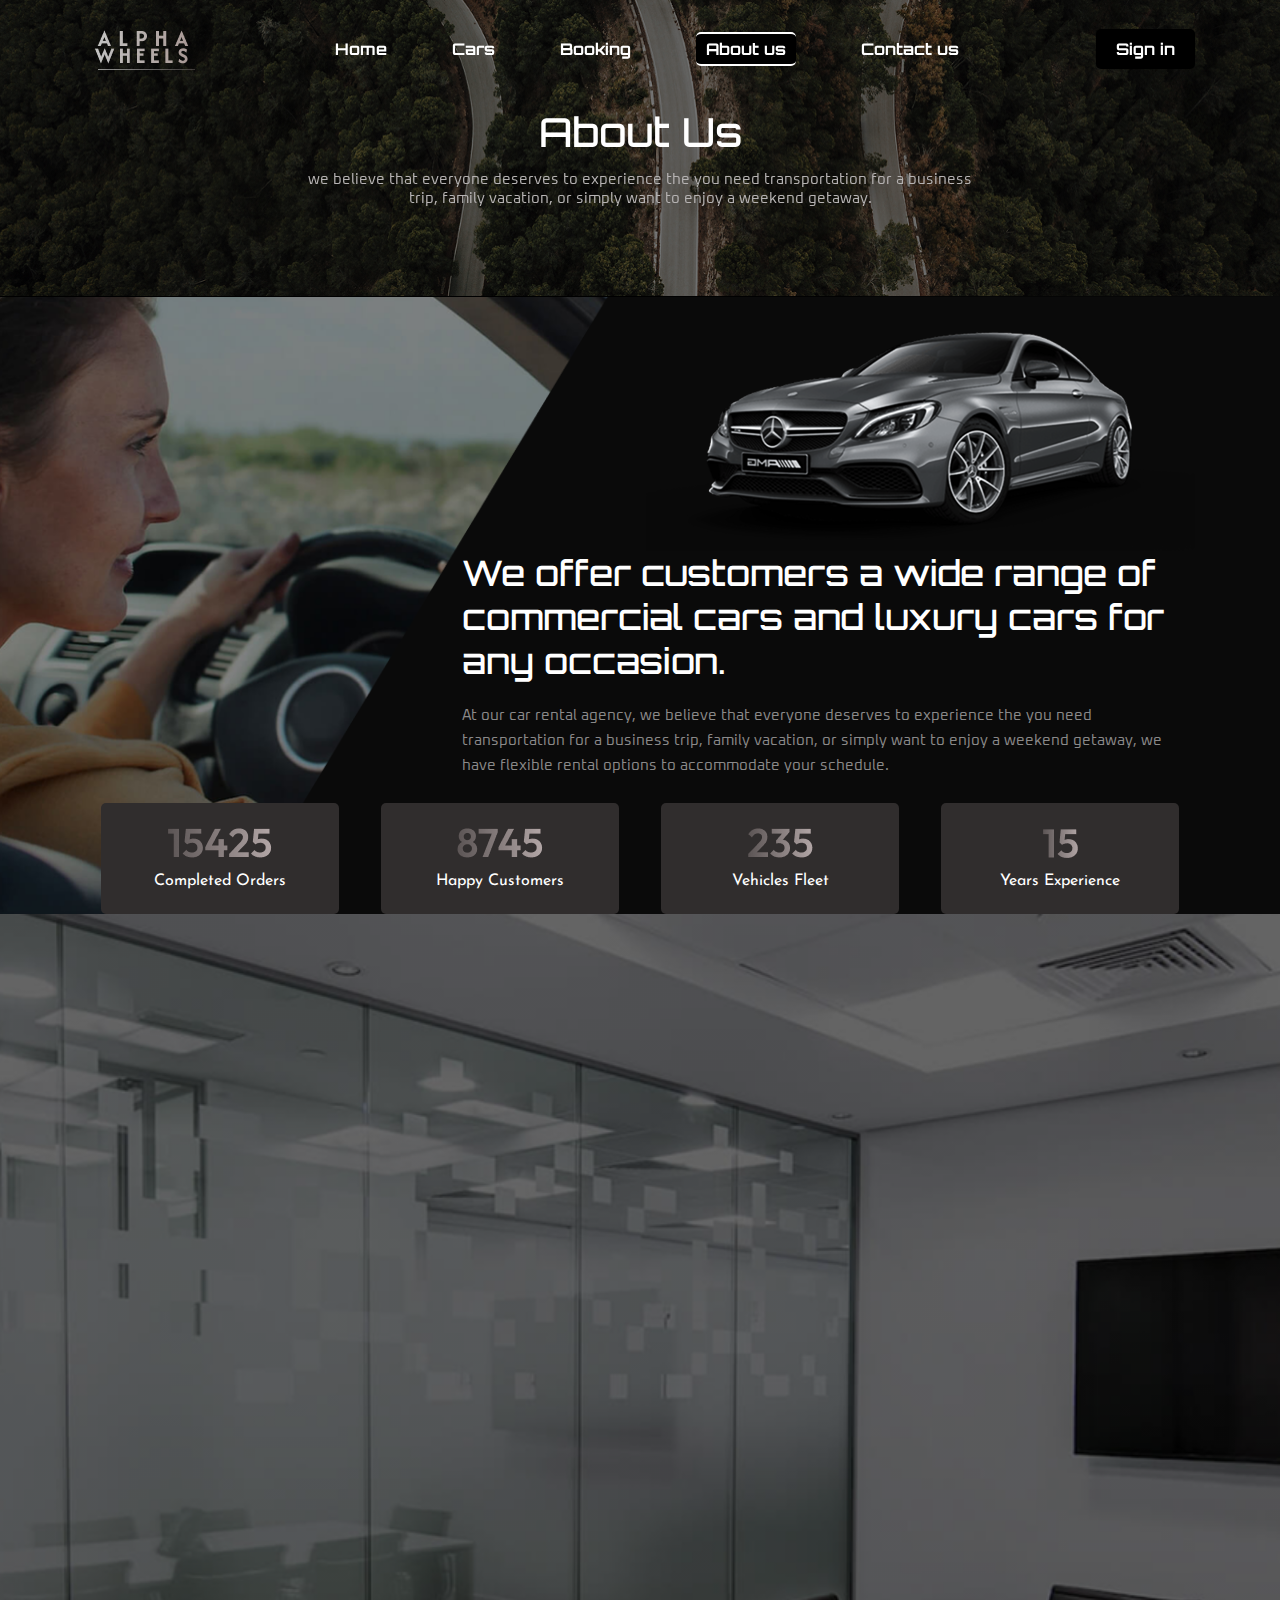
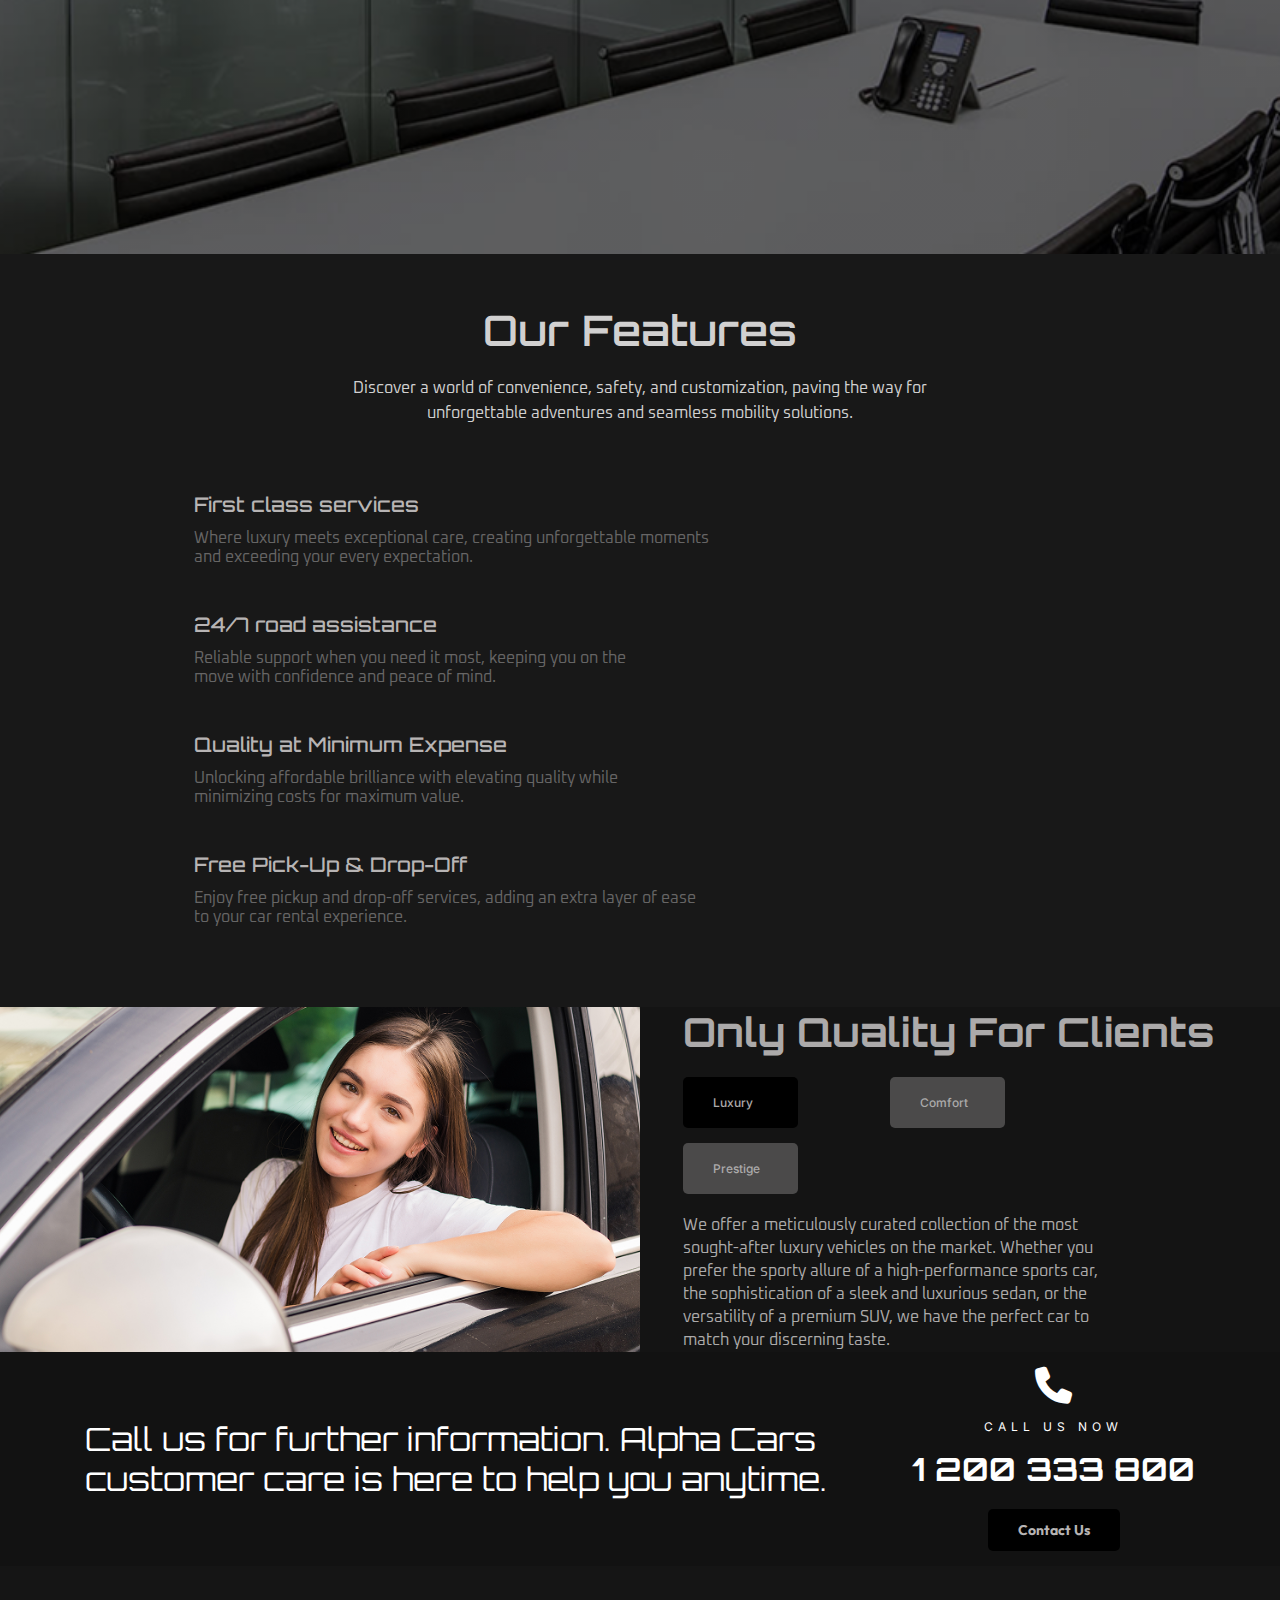
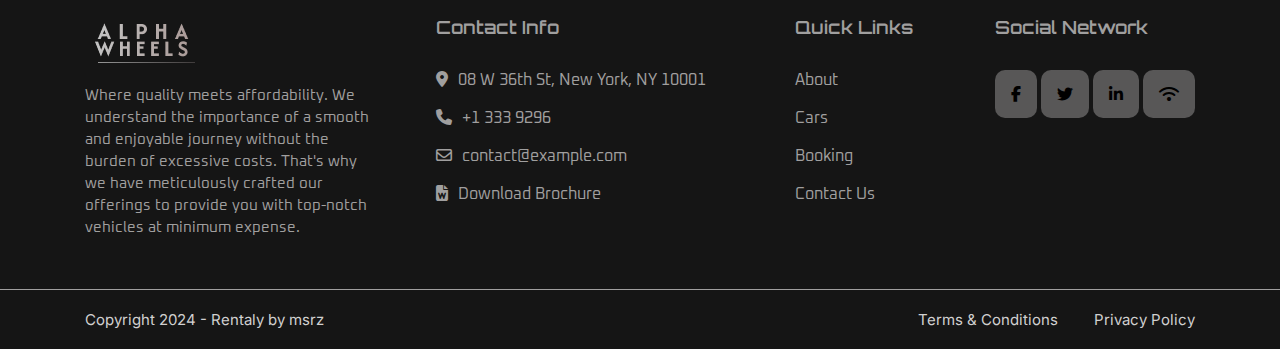
==== commit ba7e4680: "first commit -25" ====
--- a/abt.html
+++ b/abt.html
@@ -49,7 +49,8 @@
         <section class="banner">
             <div class="container">
                 <div class="row">
-                    <div class="ban-all">
+                    <div class="ban-all" data-aos="fade-up"
+                    data-aos-duration="3000">>
                         <h1>About Us</h1>
                         <p>we believe that everyone deserves to experience the you need transportation for a business trip, family vacation, or simply want to enjoy a weekend getaway.</p>
                     </div>
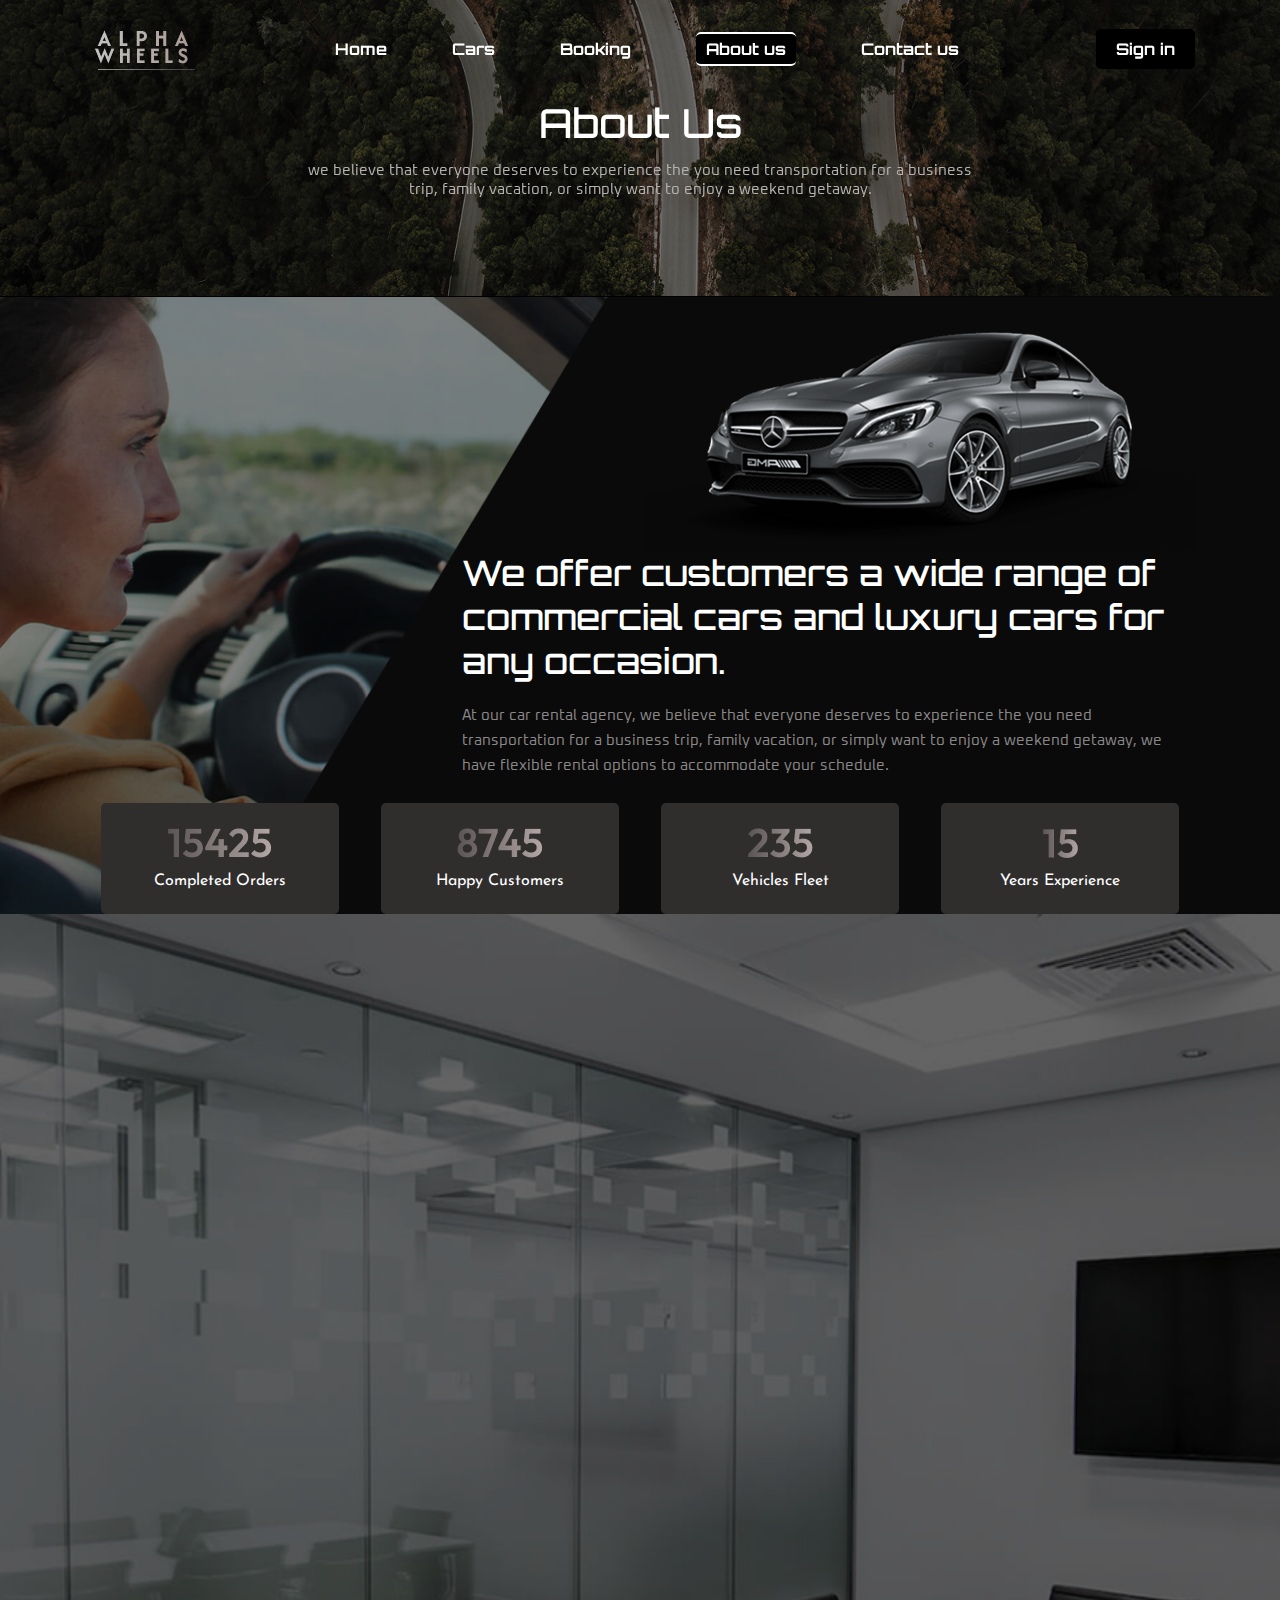
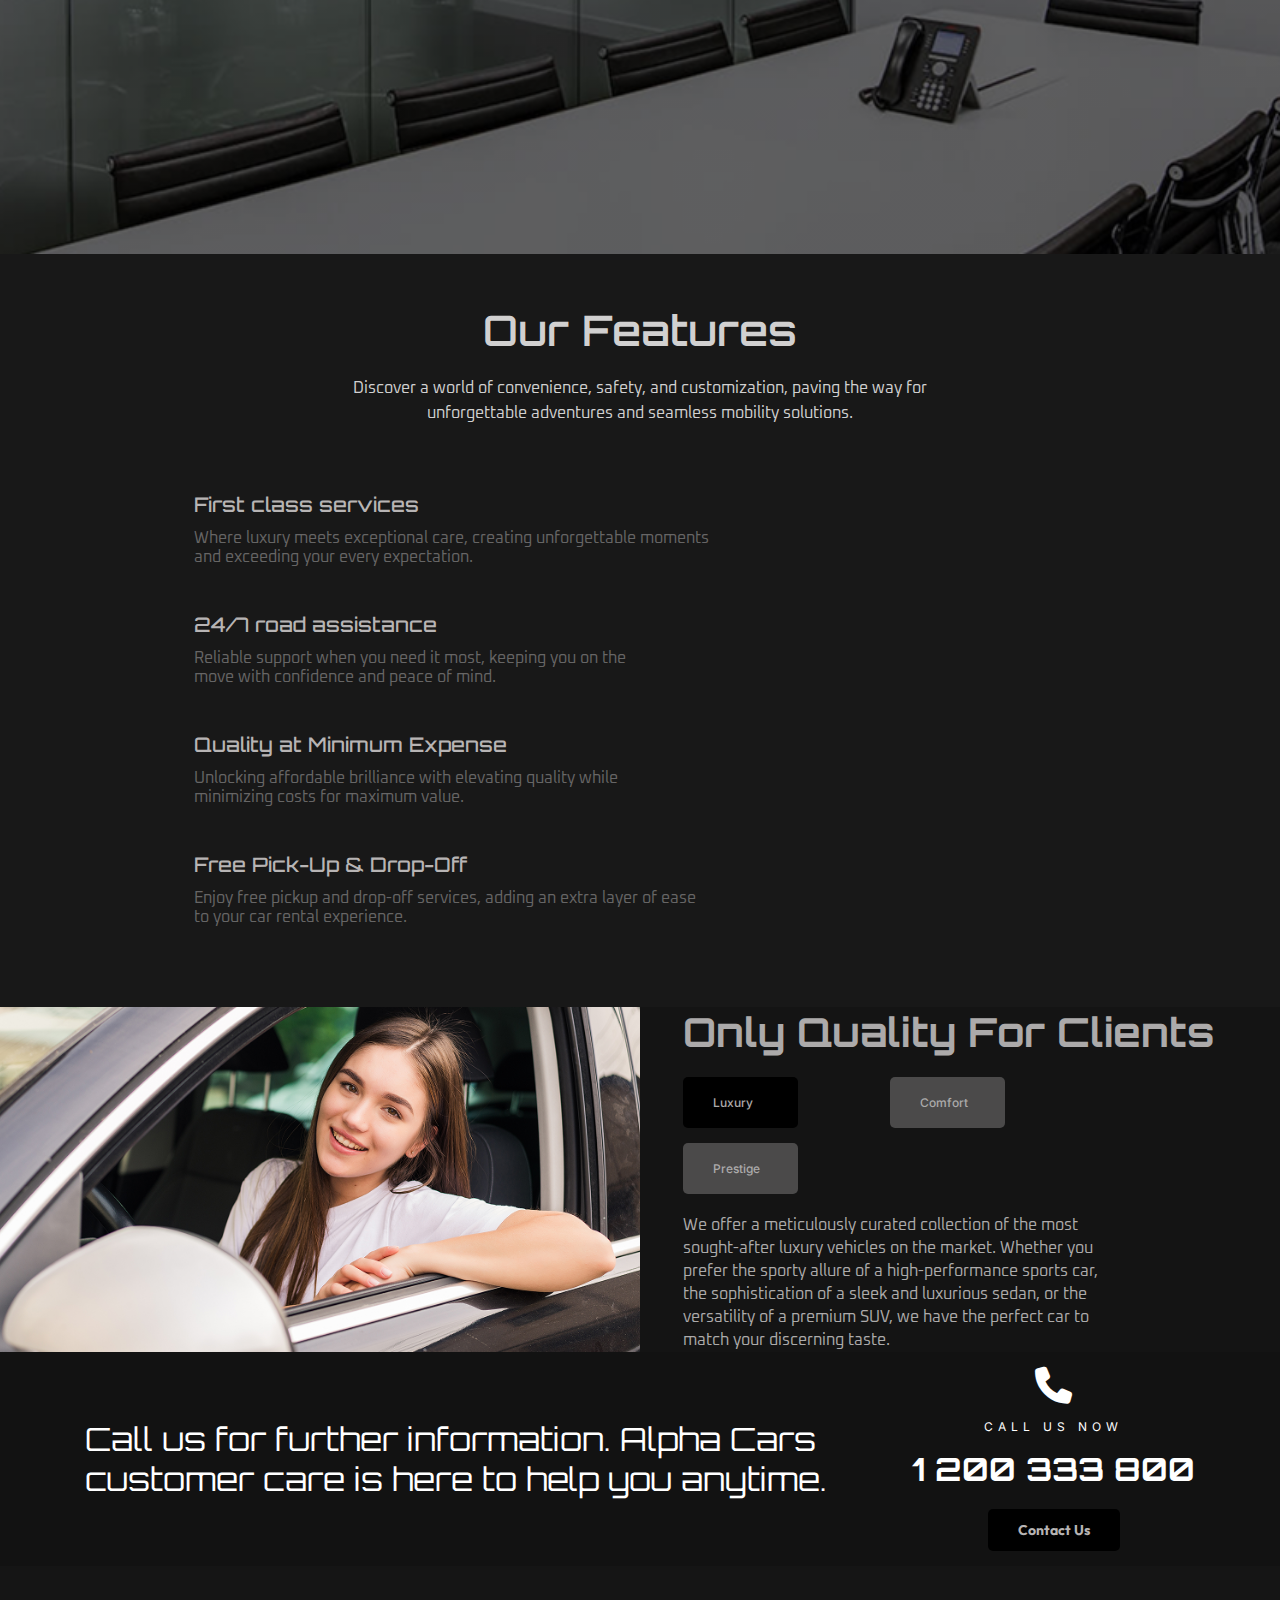
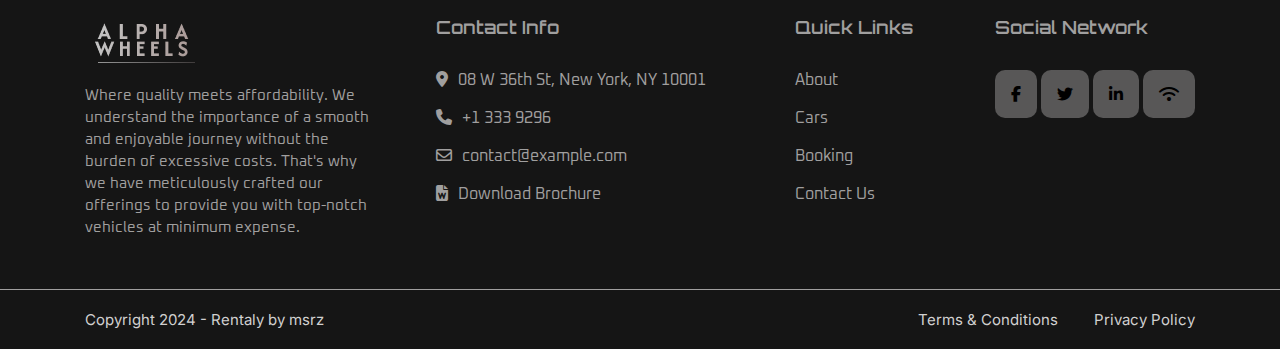
==== commit db6f47db: "first commit -28" ====
--- a/abt.html
+++ b/abt.html
@@ -28,7 +28,7 @@
                             <li><a href="./car.html">Cars</a></li>
                             <li><a href="./booking.html">Booking</a></li>
                             <li><a href="#About us" class="active">About us</a></li>
-                            <li><a href="#Contact us">Contact us</a></li>
+                            <li><a href="#client">Contact us</a></li>
                         </ul>
                     </div>
                     <div class="sign-in">
@@ -50,7 +50,7 @@
             <div class="container">
                 <div class="row">
                     <div class="ban-all" data-aos="fade-up"
-                    data-aos-duration="3000">>
+                    data-aos-duration="3000">
                         <h1>About Us</h1>
                         <p>we believe that everyone deserves to experience the you need transportation for a business trip, family vacation, or simply want to enjoy a weekend getaway.</p>
                     </div>
@@ -243,7 +243,7 @@
         </section>
         <!------------------------------------------end features--------------------->
         <!---------------------------------------start client-------------------------------->
-        <section class="client">
+        <section class="client" id="client">
             <div class="client-all">
                 <figure>
                     <img src="./img/client.png" alt="#">
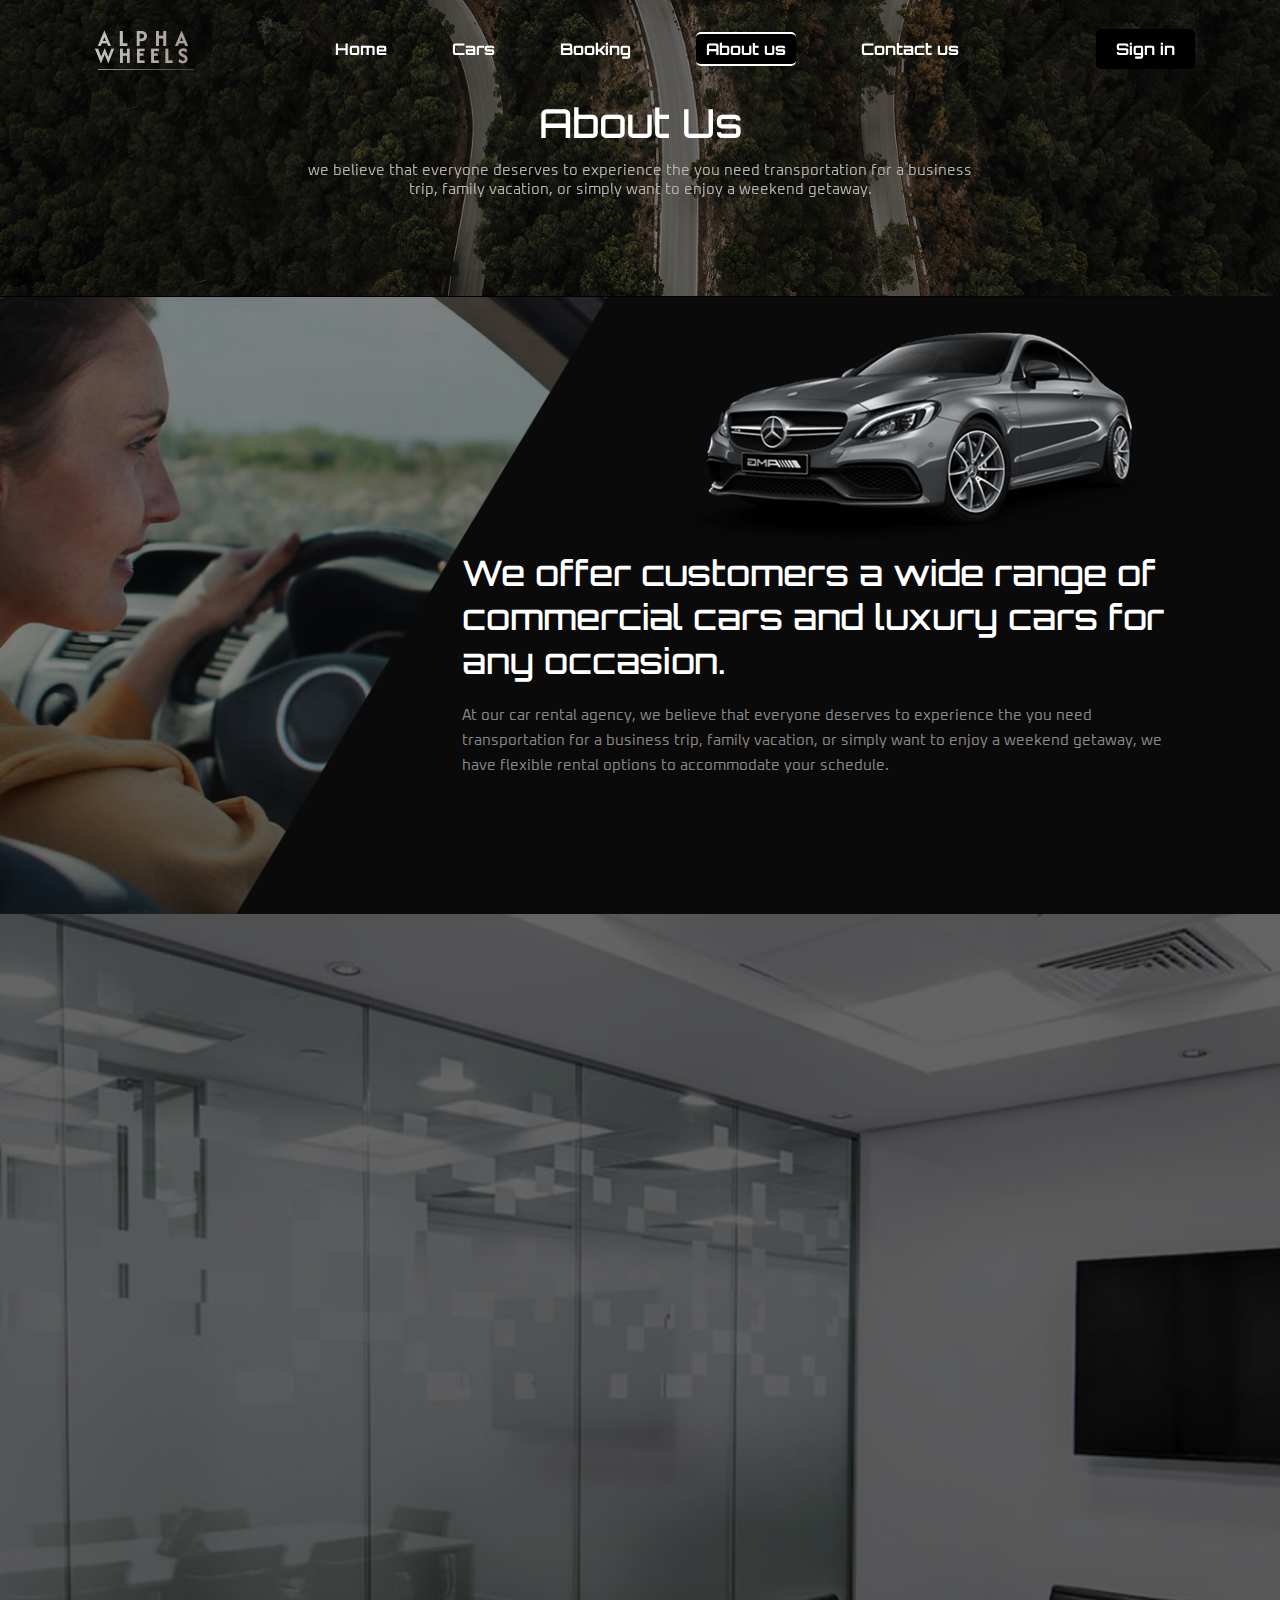
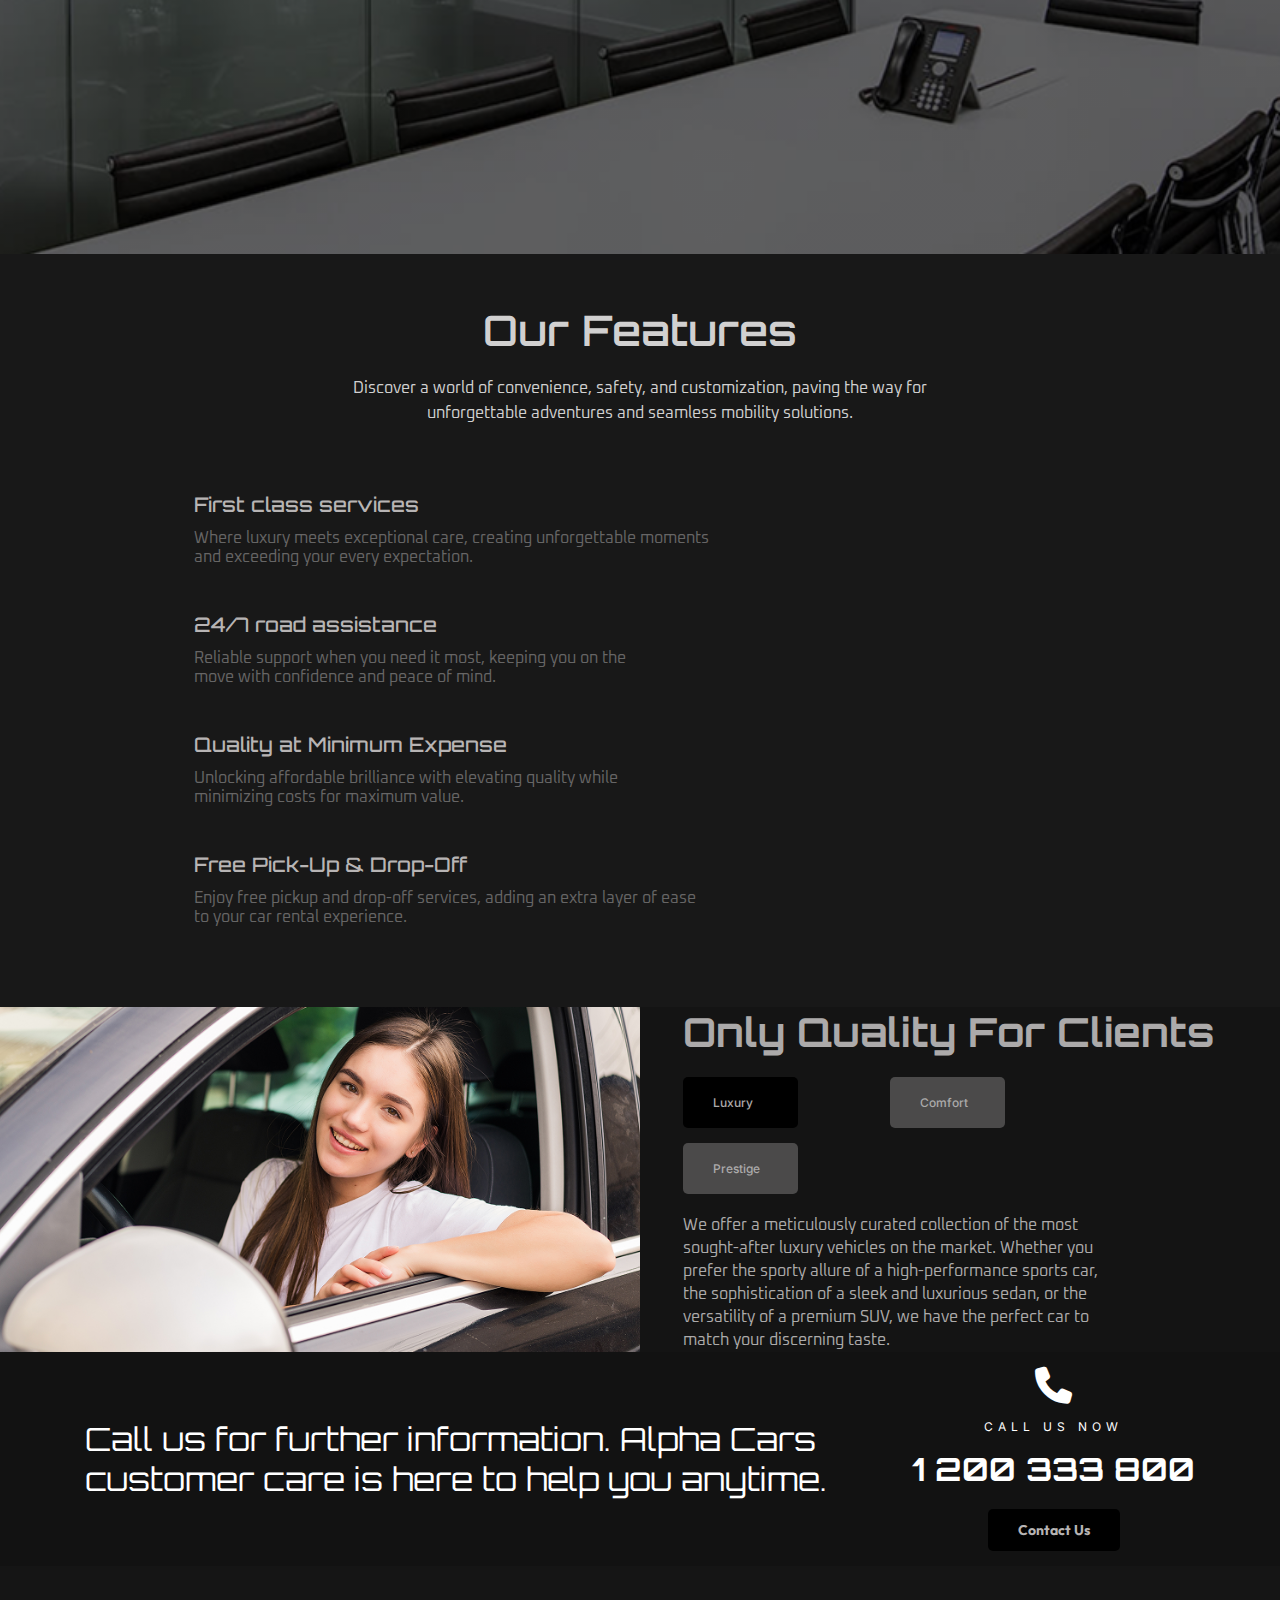
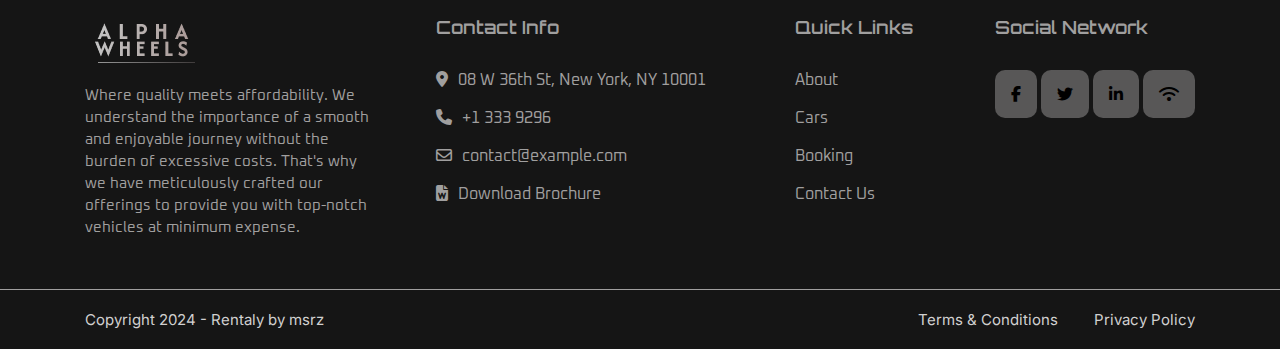
==== commit 3c26971d: "first commit -34" ====
--- a/abt.html
+++ b/abt.html
@@ -32,7 +32,7 @@
                         </ul>
                     </div>
                     <div class="sign-in">
-                        <a href="btn">Sign in</a>
+                        <a href="./form.html">Sign in</a>
                     </div>
                 </div>
                 <div class="toggler" id="toggler">
@@ -71,25 +71,25 @@
                     </div>
                 </div>
                 <div class="counting-layout">
-                    <div class="card">
+                    <div class="card" data-aos="flip-down" data-aos-duration="1500">
                         <figure>
                             <img src="./img/c-card-1.png" alt="#">
                         </figure>
                         <p>Completed Orders</p>
                     </div>
-                    <div class="card">
+                    <div class="card" data-aos="flip-down" data-aos-duration="1500">
                         <figure>
                             <img src="./img/c-card-2.png" alt="#">
                         </figure>
                         <p>Happy Customers</p>
                     </div>
-                    <div class="card">
+                    <div class="card" data-aos="flip-down" data-aos-duration="1500">
                         <figure>
                             <img src="./img/c-card-3.png" alt="#">
                         </figure>
                         <p>Vehicles Fleet</p>
                     </div>
-                    <div class="card">
+                    <div class="card" data-aos="flip-down" data-aos-duration="1500">
                         <figure>
                             <img src="./img/c-card-4.png" alt="#">
                         </figure>
--- a/css/abt.css
+++ b/css/abt.css
@@ -100,10 +100,12 @@
 }
 .nav-all .nav-menu ul li a:hover{
     border-radius: 5px;
-    background-color: #000;
-    border-top: 2px solid #FFFFFF;
+    /* background-color: #000; */
+    /* border-top: 2px solid #FFFFFF; */
     border-bottom: 2px solid #FFFFFF;
-    padding: 5px 10px;
+    /* padding: 5px 0px; */
+    padding-bottom: 10px;
+    transition: all 0.5s ease;
 }
 .nav-all .sign-in a{
     font-size: 16px;
@@ -210,11 +212,6 @@
     width: 100%;
     padding: 25px 50px;
     border-radius: 5px;
-}
-.counting-layout .card:hover{
-    rotate: 360deg;
-    transform: scaleZ(1.5);
-    transition: all 0.5s ease;
 }
 .counting-layout .card p{
     font-size: 16px;
